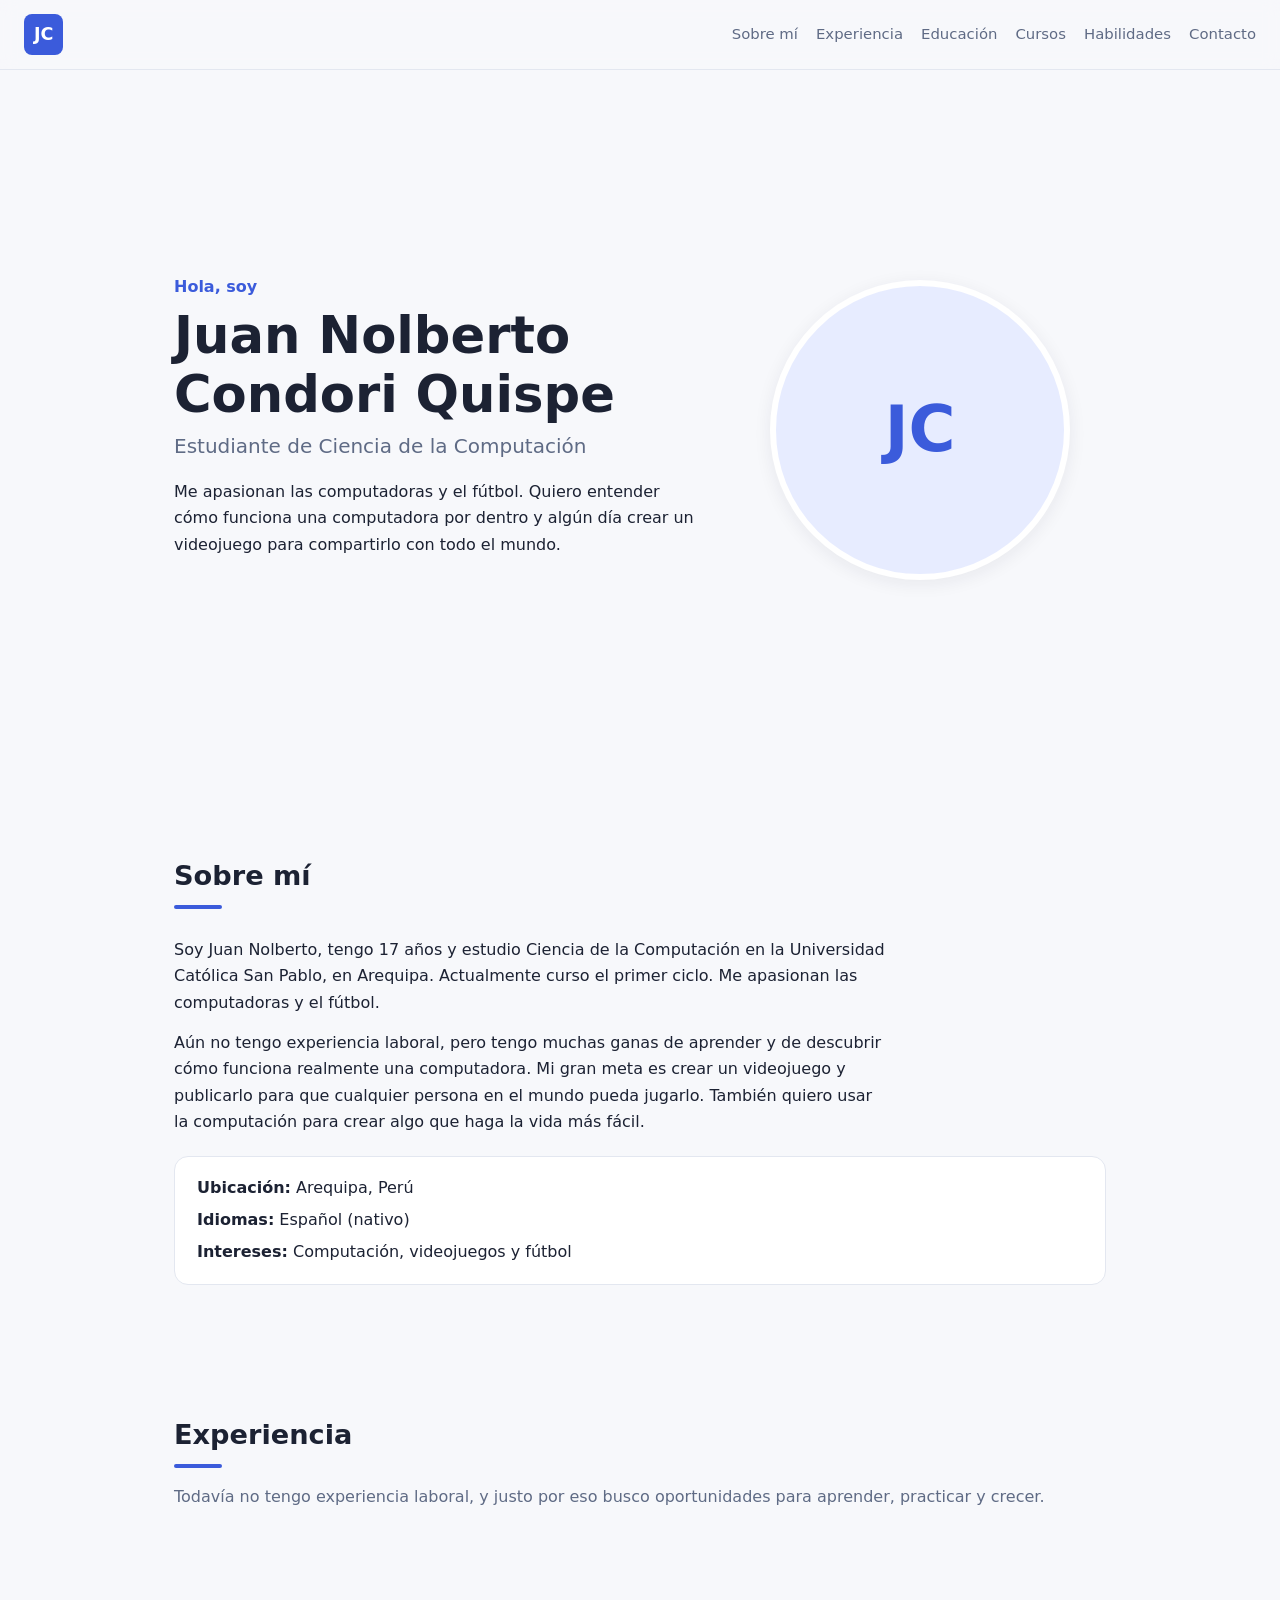
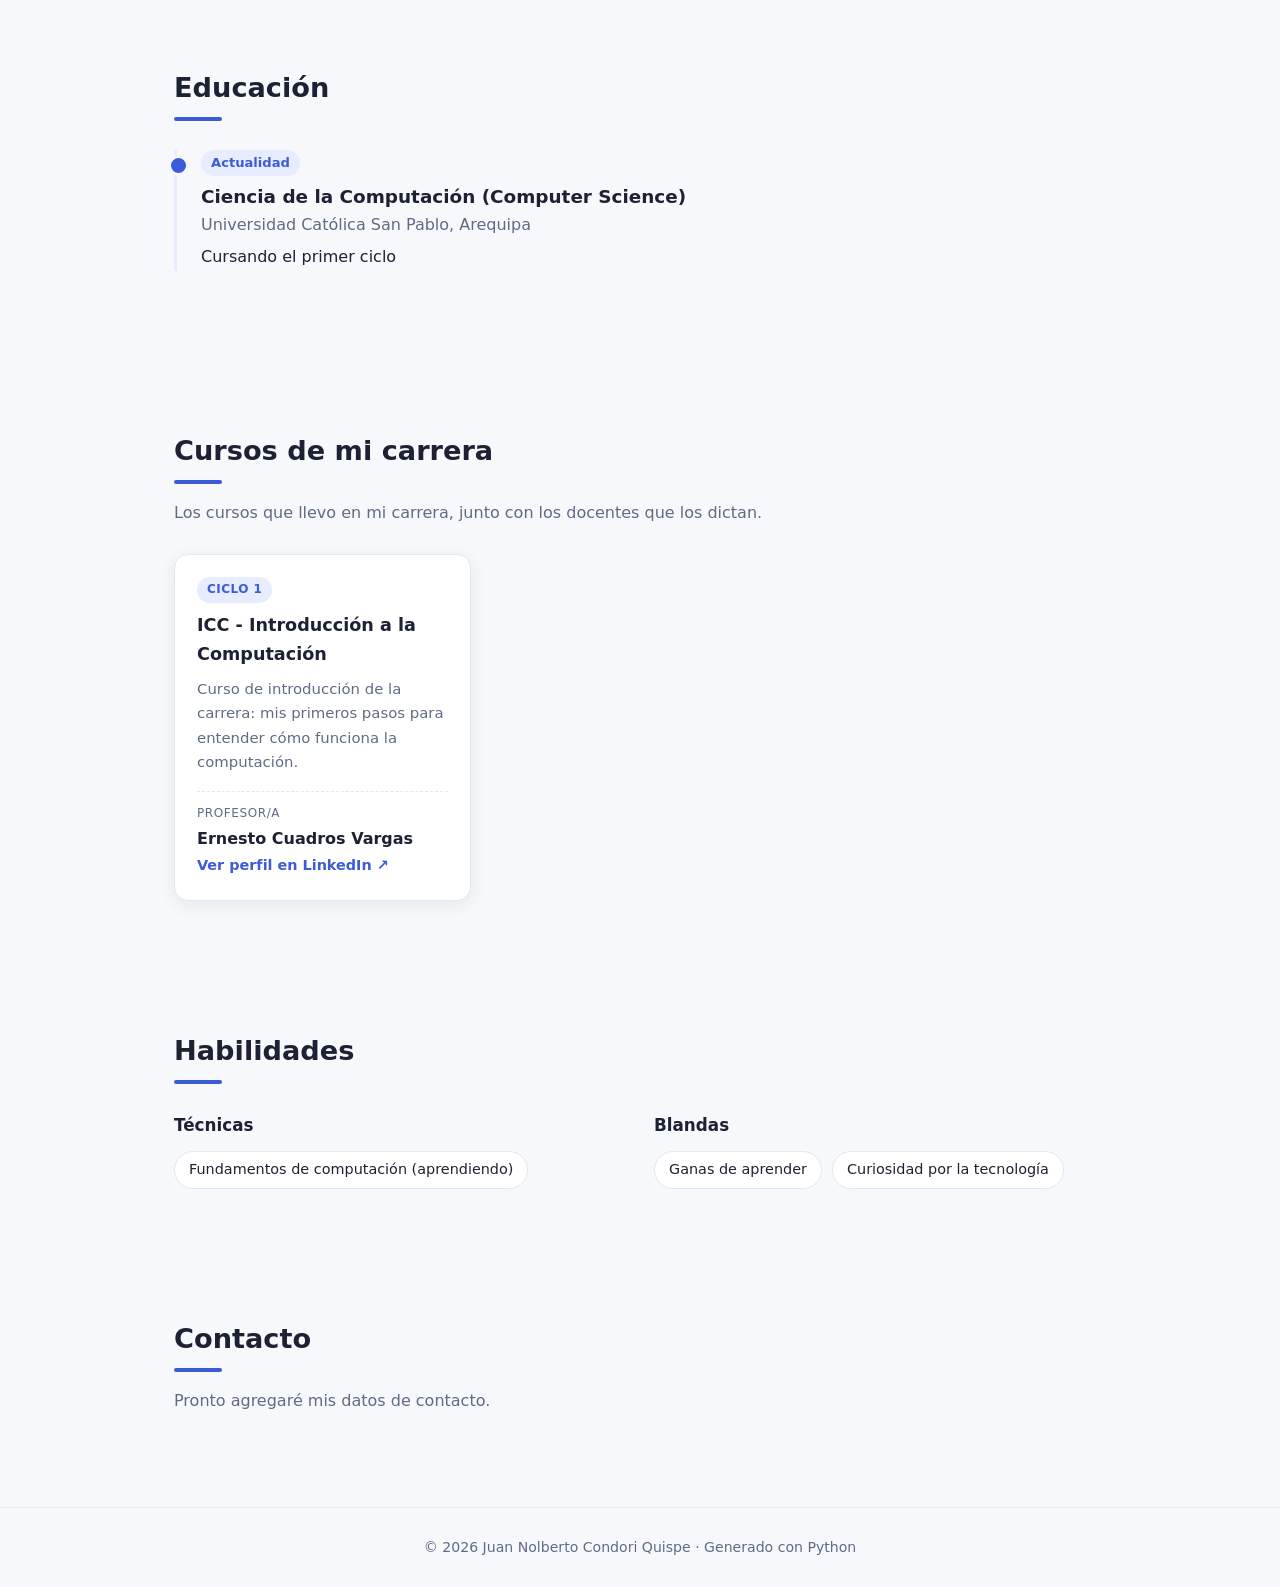
==== index.html @ c7bbfab6 "Add files via upload" ====
<!DOCTYPE html>
<html lang="es">
<head>
  <meta charset="UTF-8">
  <meta name="viewport" content="width=device-width, initial-scale=1.0">
  <title>Juan Nolberto Condori Quispe | CV</title>
  <meta name="description" content="Currículum personal de Juan Nolberto Condori Quispe">
  <style>
/* ============ VARIABLES (cambia los colores aquí) ============ */
:root {
  --bg: #f7f8fb;
  --surface: #ffffff;
  --text: #1c2233;
  --muted: #5f6b85;
  --accent: #3b5bdb;
  --accent-soft: #e7ecff;
  --border: #e3e7f0;
  --radius: 14px;
  --shadow: 0 4px 18px rgba(28, 34, 51, 0.07);
}

@media (prefers-color-scheme: dark) {
  :root {
    --bg: #0f1320;
    --surface: #171c2e;
    --text: #e8ebf5;
    --muted: #9aa5c2;
    --accent: #7b93ff;
    --accent-soft: #232b4d;
    --border: #262d47;
    --shadow: 0 4px 18px rgba(0, 0, 0, 0.35);
  }
}

/* ============ BASE ============ */
* { box-sizing: border-box; margin: 0; padding: 0; }
html { scroll-behavior: smooth; scroll-padding-top: 70px; }

body {
  font-family: "Segoe UI", system-ui, -apple-system, Roboto, sans-serif;
  background: var(--bg);
  color: var(--text);
  line-height: 1.65;
}

a { color: var(--accent); text-decoration: none; }
a:hover { text-decoration: underline; }
ul { list-style: none; }

section {
  max-width: 980px;
  margin: 0 auto;
  padding: 64px 24px;
}

h2 {
  font-size: 1.7rem;
  margin-bottom: 28px;
  position: relative;
  padding-bottom: 10px;
}
h2::after {
  content: "";
  position: absolute;
  left: 0; bottom: 0;
  width: 48px; height: 4px;
  border-radius: 4px;
  background: var(--accent);
}

.section-intro { color: var(--muted); margin: -12px 0 28px; }

/* ============ NAVEGACIÓN ============ */
.nav {
  position: sticky; top: 0; z-index: 10;
  display: flex; justify-content: space-between; align-items: center;
  padding: 14px 24px;
  background: color-mix(in srgb, var(--bg) 88%, transparent);
  backdrop-filter: blur(8px);
  border-bottom: 1px solid var(--border);
}
.logo {
  font-weight: 800; font-size: 1.1rem;
  background: var(--accent); color: #fff;
  padding: 6px 10px; border-radius: 8px;
}
.logo:hover { text-decoration: none; }
.nav nav { display: flex; gap: 18px; flex-wrap: wrap; }
.nav nav a { color: var(--muted); font-size: 0.93rem; font-weight: 500; }
.nav nav a:hover { color: var(--accent); text-decoration: none; }

/* ============ HERO ============ */
.hero {
  display: grid;
  grid-template-columns: 1.4fr 1fr;
  gap: 40px;
  align-items: center;
  min-height: 80vh;
}
.eyebrow { color: var(--accent); font-weight: 600; }
.hero h1 { font-size: clamp(2rem, 5vw, 3.2rem); line-height: 1.15; margin: 6px 0; }
.role { font-size: 1.25rem; color: var(--muted); margin-bottom: 16px; }
.lead { max-width: 52ch; margin-bottom: 28px; }

.buttons { display: flex; gap: 12px; flex-wrap: wrap; }
.btn {
  padding: 11px 22px; border-radius: 10px; font-weight: 600;
  border: 2px solid var(--accent); color: var(--accent);
  transition: transform 0.15s, background 0.15s;
}
.btn:hover { transform: translateY(-2px); text-decoration: none; background: var(--accent-soft); }
.btn.primary { background: var(--accent); color: #fff; }
.btn.primary:hover { background: var(--accent); filter: brightness(1.1); }

.hero-photo {
  position: relative;
  width: min(300px, 100%);
  aspect-ratio: 1;
  margin: 0 auto;
  border-radius: 50%;
  overflow: hidden;
  box-shadow: var(--shadow);
  border: 6px solid var(--surface);
  background: var(--accent-soft);
}
.hero-photo img { width: 100%; height: 100%; object-fit: cover; display: block; }
.initials {
  position: absolute; inset: 0; z-index: -1;
  display: grid; place-items: center;
  font-size: 4rem; font-weight: 800; color: var(--accent);
}
.hero-photo.no-photo .initials { z-index: 1; }

/* ============ SOBRE MÍ ============ */
.about p { margin-bottom: 14px; max-width: 70ch; }
.facts {
  margin-top: 20px;
  background: var(--surface);
  border: 1px solid var(--border);
  border-radius: var(--radius);
  padding: 18px 22px;
  display: grid; gap: 6px;
}

/* ============ LÍNEA DE TIEMPO ============ */
.timeline { border-left: 3px solid var(--accent-soft); padding-left: 24px; }
.item { position: relative; margin-bottom: 30px; }
.item::before {
  content: "";
  position: absolute; left: -33px; top: 6px;
  width: 15px; height: 15px; border-radius: 50%;
  background: var(--accent); border: 3px solid var(--bg);
}
.date {
  display: inline-block; font-size: 0.82rem; font-weight: 600;
  color: var(--accent); background: var(--accent-soft);
  padding: 2px 10px; border-radius: 20px; margin-bottom: 6px;
}
.item h3 { font-size: 1.15rem; }
.place { color: var(--muted); margin-bottom: 6px; }
.item ul { list-style: disc; padding-left: 20px; color: var(--text); }

/* ============ CURSOS ============ */
.cards {
  display: grid;
  grid-template-columns: repeat(auto-fill, minmax(270px, 1fr));
  gap: 20px;
}
.card {
  background: var(--surface);
  border: 1px solid var(--border);
  border-radius: var(--radius);
  padding: 22px;
  box-shadow: var(--shadow);
  display: flex; flex-direction: column; gap: 8px;
  transition: transform 0.2s;
}
.card:hover { transform: translateY(-4px); }
.tag {
  align-self: flex-start;
  font-size: 0.75rem; font-weight: 700; text-transform: uppercase; letter-spacing: 0.04em;
  color: var(--accent); background: var(--accent-soft);
  padding: 3px 10px; border-radius: 20px;
}
.card h3 { font-size: 1.1rem; }
.card > p { color: var(--muted); font-size: 0.93rem; flex: 1; }
.prof {
  margin-top: 8px; padding-top: 12px;
  border-top: 1px dashed var(--border);
  display: flex; flex-direction: column; gap: 2px;
}
.prof-label { font-size: 0.75rem; color: var(--muted); text-transform: uppercase; letter-spacing: 0.05em; }
.prof a { font-size: 0.9rem; font-weight: 600; }

/* ============ HABILIDADES ============ */
.skills { display: grid; grid-template-columns: repeat(auto-fit, minmax(260px, 1fr)); gap: 28px; }
.skills h3 { margin-bottom: 12px; font-size: 1.05rem; }
.chips { display: flex; flex-wrap: wrap; gap: 10px; }
.chips li {
  background: var(--surface); border: 1px solid var(--border);
  padding: 6px 14px; border-radius: 20px; font-size: 0.9rem;
}

/* ============ CONTACTO ============ */
.contact { display: flex; flex-wrap: wrap; gap: 14px; }
.contact a {
  display: inline-block;
  background: var(--surface); border: 1px solid var(--border);
  padding: 12px 20px; border-radius: 10px; font-weight: 600;
  box-shadow: var(--shadow);
}
.contact a:hover { background: var(--accent-soft); text-decoration: none; }

/* ============ FOOTER ============ */
footer {
  text-align: center; padding: 28px 24px;
  color: var(--muted); font-size: 0.88rem;
  border-top: 1px solid var(--border);
}

/* ============ RESPONSIVE ============ */
@media (max-width: 760px) {
  .hero { grid-template-columns: 1fr; text-align: center; min-height: auto; padding-top: 40px; }
  .hero-photo { order: -1; width: 220px; }
  .lead { margin-inline: auto; }
  .buttons { justify-content: center; }
  .nav nav { gap: 12px; }
  .nav nav a { font-size: 0.85rem; }
}

  </style>
</head>
<body>

  <header class="nav">
    <a href="#inicio" class="logo">JC</a>
    <nav>
      <a href="#sobre-mi">Sobre mí</a>
      <a href="#experiencia">Experiencia</a>
      <a href="#educacion">Educación</a>
      <a href="#cursos">Cursos</a>
      <a href="#habilidades">Habilidades</a>
      <a href="#contacto">Contacto</a>
    </nav>
  </header>

  <main>

    <section id="inicio" class="hero">
      <div class="hero-text">
        <p class="eyebrow">Hola, soy</p>
        <h1>Juan Nolberto Condori Quispe</h1>
        <p class="role">Estudiante de Ciencia de la Computación</p>
        <p class="lead">Me apasionan las computadoras y el fútbol. Quiero entender cómo funciona una computadora por dentro y algún día crear un videojuego para compartirlo con todo el mundo.</p>
      </div>
      <div class="hero-photo">
        <img src="foto.jpg" alt="Foto de Juan Nolberto Condori Quispe" onerror="this.style.display='none'; this.parentNode.classList.add('no-photo');">
        <span class="initials">JC</span>
      </div>
    </section>

    <section id="sobre-mi">
      <h2>Sobre mí</h2>
      <div class="about">
        <p>Soy Juan Nolberto, tengo 17 años y estudio Ciencia de la Computación en la Universidad Católica San Pablo, en Arequipa. Actualmente curso el primer ciclo. Me apasionan las computadoras y el fútbol.</p>
        <p>Aún no tengo experiencia laboral, pero tengo muchas ganas de aprender y de descubrir cómo funciona realmente una computadora. Mi gran meta es crear un videojuego y publicarlo para que cualquier persona en el mundo pueda jugarlo. También quiero usar la computación para crear algo que haga la vida más fácil.</p>
        <ul class="facts">
          <li><strong>Ubicación:</strong> Arequipa, Perú</li>
          <li><strong>Idiomas:</strong> Español (nativo)</li>
          <li><strong>Intereses:</strong> Computación, videojuegos y fútbol</li>
        </ul>
      </div>
    </section>

    <section id="experiencia">
      <h2>Experiencia</h2>
      <p class="section-intro">Todavía no tengo experiencia laboral, y justo por eso busco oportunidades para aprender, practicar y crecer.</p>
    </section>

    <section id="educacion">
      <h2>Educación</h2>
      <div class="timeline">
        <article class="item">
          <span class="date">Actualidad</span>
          <h3>Ciencia de la Computación (Computer Science)</h3>
          <p class="place">Universidad Católica San Pablo, Arequipa</p>
          <p>Cursando el primer ciclo</p>
        </article>
      </div>
    </section>

    <section id="cursos">
      <h2>Cursos de mi carrera</h2>
      <p class="section-intro">
        Los cursos que llevo en mi carrera, junto con los docentes que los dictan.
      </p>
      <div class="cards">
        <article class="card">
          <span class="tag">Ciclo 1</span>
          <h3>ICC - Introducción a la Computación</h3>
          <p>Curso de introducción de la carrera: mis primeros pasos para entender cómo funciona la computación.</p>
          <div class="prof">
            <span class="prof-label">Profesor/a</span>
            <strong>Ernesto Cuadros Vargas</strong>
            <a href="https://www.linkedin.com/in/ecuadrosv" target="_blank" rel="noopener noreferrer">
              Ver perfil en LinkedIn ↗
            </a>
          </div>
        </article>
      </div>
    </section>

    <section id="habilidades">
      <h2>Habilidades</h2>
      <div class="skills">
        <div>
          <h3>Técnicas</h3>
          <ul class="chips">
            <li>Fundamentos de computación (aprendiendo)</li>
          </ul>
        </div>
        <div>
          <h3>Blandas</h3>
          <ul class="chips">
            <li>Ganas de aprender</li>
            <li>Curiosidad por la tecnología</li>
          </ul>
        </div>
      </div>
    </section>

    <section id="contacto">
      <h2>Contacto</h2>
      <p class="section-intro">Pronto agregaré mis datos de contacto.</p>
    </section>

  </main>

  <footer>
    <p>© <span id="year"></span> Juan Nolberto Condori Quispe · Generado con Python</p>
  </footer>

  <script>
    document.getElementById('year').textContent = new Date().getFullYear();
  </script>
</body>
</html>
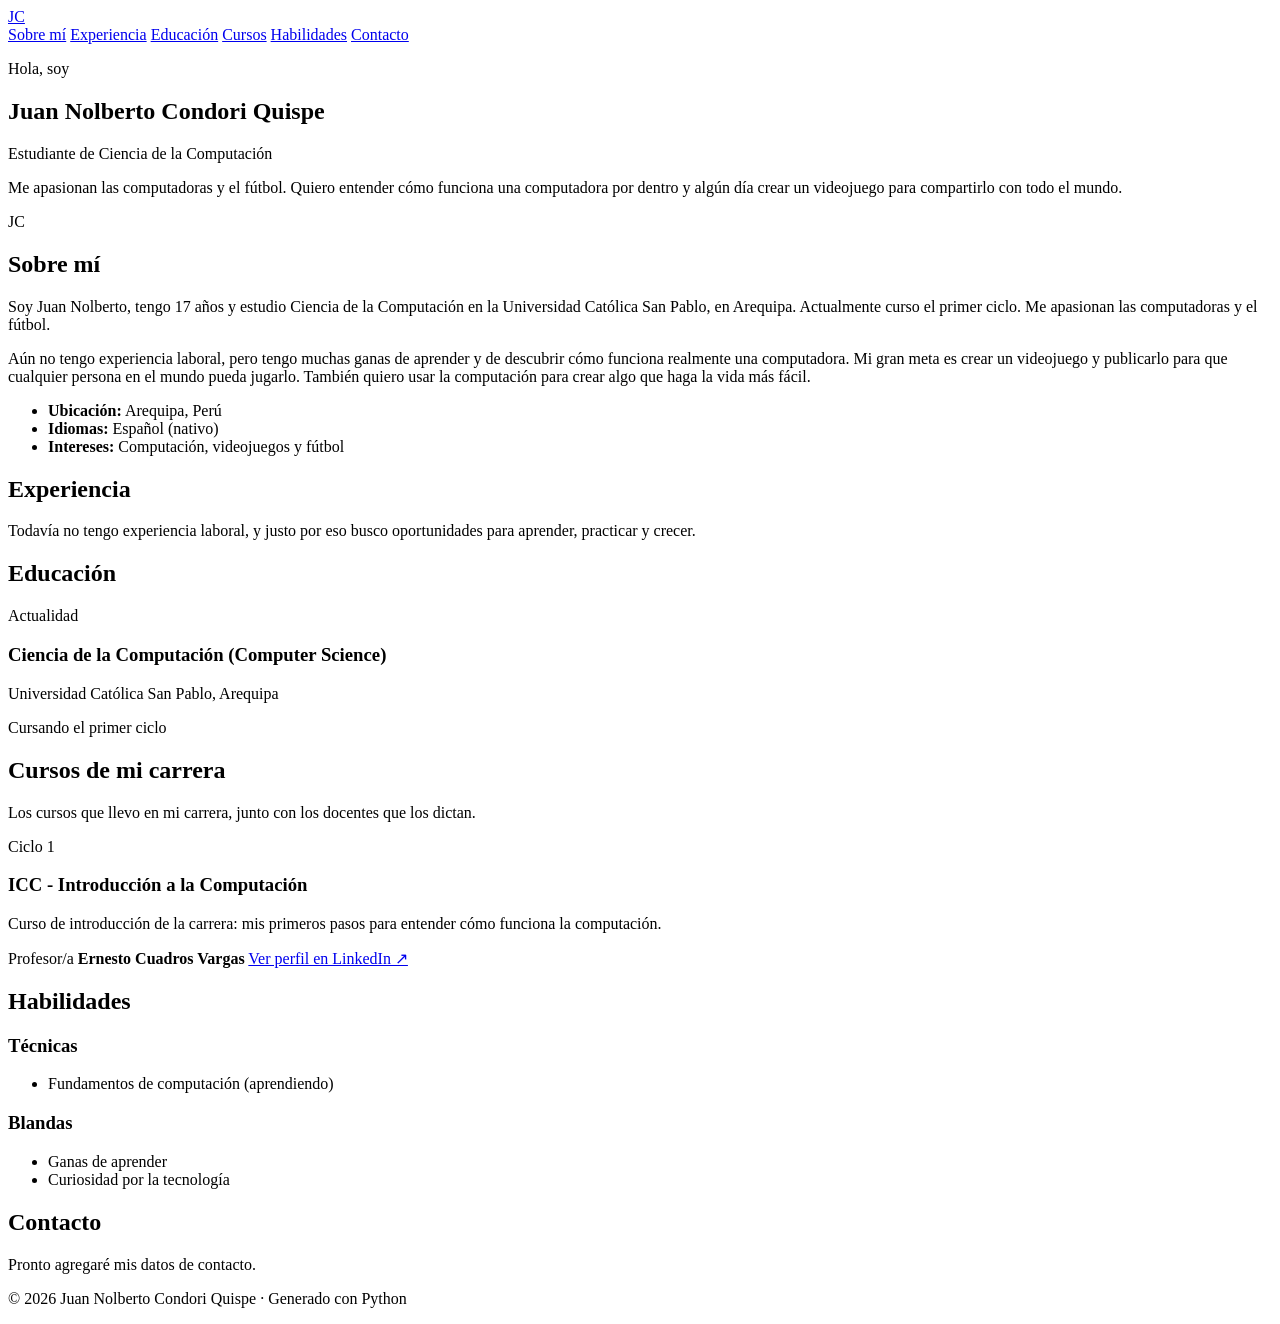
==== commit f96d9f38: "Replace inline styles with external stylesheet Removed inline styles and added external stylesheet l" ====
--- a/index.html
+++ b/index.html
@@ -5,230 +5,7 @@
   <meta name="viewport" content="width=device-width, initial-scale=1.0">
   <title>Juan Nolberto Condori Quispe | CV</title>
   <meta name="description" content="Currículum personal de Juan Nolberto Condori Quispe">
-  <style>
-/* ============ VARIABLES (cambia los colores aquí) ============ */
-:root {
-  --bg: #f7f8fb;
-  --surface: #ffffff;
-  --text: #1c2233;
-  --muted: #5f6b85;
-  --accent: #3b5bdb;
-  --accent-soft: #e7ecff;
-  --border: #e3e7f0;
-  --radius: 14px;
-  --shadow: 0 4px 18px rgba(28, 34, 51, 0.07);
-}
-
-@media (prefers-color-scheme: dark) {
-  :root {
-    --bg: #0f1320;
-    --surface: #171c2e;
-    --text: #e8ebf5;
-    --muted: #9aa5c2;
-    --accent: #7b93ff;
-    --accent-soft: #232b4d;
-    --border: #262d47;
-    --shadow: 0 4px 18px rgba(0, 0, 0, 0.35);
-  }
-}
-
-/* ============ BASE ============ */
-* { box-sizing: border-box; margin: 0; padding: 0; }
-html { scroll-behavior: smooth; scroll-padding-top: 70px; }
-
-body {
-  font-family: "Segoe UI", system-ui, -apple-system, Roboto, sans-serif;
-  background: var(--bg);
-  color: var(--text);
-  line-height: 1.65;
-}
-
-a { color: var(--accent); text-decoration: none; }
-a:hover { text-decoration: underline; }
-ul { list-style: none; }
-
-section {
-  max-width: 980px;
-  margin: 0 auto;
-  padding: 64px 24px;
-}
-
-h2 {
-  font-size: 1.7rem;
-  margin-bottom: 28px;
-  position: relative;
-  padding-bottom: 10px;
-}
-h2::after {
-  content: "";
-  position: absolute;
-  left: 0; bottom: 0;
-  width: 48px; height: 4px;
-  border-radius: 4px;
-  background: var(--accent);
-}
-
-.section-intro { color: var(--muted); margin: -12px 0 28px; }
-
-/* ============ NAVEGACIÓN ============ */
-.nav {
-  position: sticky; top: 0; z-index: 10;
-  display: flex; justify-content: space-between; align-items: center;
-  padding: 14px 24px;
-  background: color-mix(in srgb, var(--bg) 88%, transparent);
-  backdrop-filter: blur(8px);
-  border-bottom: 1px solid var(--border);
-}
-.logo {
-  font-weight: 800; font-size: 1.1rem;
-  background: var(--accent); color: #fff;
-  padding: 6px 10px; border-radius: 8px;
-}
-.logo:hover { text-decoration: none; }
-.nav nav { display: flex; gap: 18px; flex-wrap: wrap; }
-.nav nav a { color: var(--muted); font-size: 0.93rem; font-weight: 500; }
-.nav nav a:hover { color: var(--accent); text-decoration: none; }
-
-/* ============ HERO ============ */
-.hero {
-  display: grid;
-  grid-template-columns: 1.4fr 1fr;
-  gap: 40px;
-  align-items: center;
-  min-height: 80vh;
-}
-.eyebrow { color: var(--accent); font-weight: 600; }
-.hero h1 { font-size: clamp(2rem, 5vw, 3.2rem); line-height: 1.15; margin: 6px 0; }
-.role { font-size: 1.25rem; color: var(--muted); margin-bottom: 16px; }
-.lead { max-width: 52ch; margin-bottom: 28px; }
-
-.buttons { display: flex; gap: 12px; flex-wrap: wrap; }
-.btn {
-  padding: 11px 22px; border-radius: 10px; font-weight: 600;
-  border: 2px solid var(--accent); color: var(--accent);
-  transition: transform 0.15s, background 0.15s;
-}
-.btn:hover { transform: translateY(-2px); text-decoration: none; background: var(--accent-soft); }
-.btn.primary { background: var(--accent); color: #fff; }
-.btn.primary:hover { background: var(--accent); filter: brightness(1.1); }
-
-.hero-photo {
-  position: relative;
-  width: min(300px, 100%);
-  aspect-ratio: 1;
-  margin: 0 auto;
-  border-radius: 50%;
-  overflow: hidden;
-  box-shadow: var(--shadow);
-  border: 6px solid var(--surface);
-  background: var(--accent-soft);
-}
-.hero-photo img { width: 100%; height: 100%; object-fit: cover; display: block; }
-.initials {
-  position: absolute; inset: 0; z-index: -1;
-  display: grid; place-items: center;
-  font-size: 4rem; font-weight: 800; color: var(--accent);
-}
-.hero-photo.no-photo .initials { z-index: 1; }
-
-/* ============ SOBRE MÍ ============ */
-.about p { margin-bottom: 14px; max-width: 70ch; }
-.facts {
-  margin-top: 20px;
-  background: var(--surface);
-  border: 1px solid var(--border);
-  border-radius: var(--radius);
-  padding: 18px 22px;
-  display: grid; gap: 6px;
-}
-
-/* ============ LÍNEA DE TIEMPO ============ */
-.timeline { border-left: 3px solid var(--accent-soft); padding-left: 24px; }
-.item { position: relative; margin-bottom: 30px; }
-.item::before {
-  content: "";
-  position: absolute; left: -33px; top: 6px;
-  width: 15px; height: 15px; border-radius: 50%;
-  background: var(--accent); border: 3px solid var(--bg);
-}
-.date {
-  display: inline-block; font-size: 0.82rem; font-weight: 600;
-  color: var(--accent); background: var(--accent-soft);
-  padding: 2px 10px; border-radius: 20px; margin-bottom: 6px;
-}
-.item h3 { font-size: 1.15rem; }
-.place { color: var(--muted); margin-bottom: 6px; }
-.item ul { list-style: disc; padding-left: 20px; color: var(--text); }
-
-/* ============ CURSOS ============ */
-.cards {
-  display: grid;
-  grid-template-columns: repeat(auto-fill, minmax(270px, 1fr));
-  gap: 20px;
-}
-.card {
-  background: var(--surface);
-  border: 1px solid var(--border);
-  border-radius: var(--radius);
-  padding: 22px;
-  box-shadow: var(--shadow);
-  display: flex; flex-direction: column; gap: 8px;
-  transition: transform 0.2s;
-}
-.card:hover { transform: translateY(-4px); }
-.tag {
-  align-self: flex-start;
-  font-size: 0.75rem; font-weight: 700; text-transform: uppercase; letter-spacing: 0.04em;
-  color: var(--accent); background: var(--accent-soft);
-  padding: 3px 10px; border-radius: 20px;
-}
-.card h3 { font-size: 1.1rem; }
-.card > p { color: var(--muted); font-size: 0.93rem; flex: 1; }
-.prof {
-  margin-top: 8px; padding-top: 12px;
-  border-top: 1px dashed var(--border);
-  display: flex; flex-direction: column; gap: 2px;
-}
-.prof-label { font-size: 0.75rem; color: var(--muted); text-transform: uppercase; letter-spacing: 0.05em; }
-.prof a { font-size: 0.9rem; font-weight: 600; }
-
-/* ============ HABILIDADES ============ */
-.skills { display: grid; grid-template-columns: repeat(auto-fit, minmax(260px, 1fr)); gap: 28px; }
-.skills h3 { margin-bottom: 12px; font-size: 1.05rem; }
-.chips { display: flex; flex-wrap: wrap; gap: 10px; }
-.chips li {
-  background: var(--surface); border: 1px solid var(--border);
-  padding: 6px 14px; border-radius: 20px; font-size: 0.9rem;
-}
-
-/* ============ CONTACTO ============ */
-.contact { display: flex; flex-wrap: wrap; gap: 14px; }
-.contact a {
-  display: inline-block;
-  background: var(--surface); border: 1px solid var(--border);
-  padding: 12px 20px; border-radius: 10px; font-weight: 600;
-  box-shadow: var(--shadow);
-}
-.contact a:hover { background: var(--accent-soft); text-decoration: none; }
-
-/* ============ FOOTER ============ */
-footer {
-  text-align: center; padding: 28px 24px;
-  color: var(--muted); font-size: 0.88rem;
-  border-top: 1px solid var(--border);
-}
-
-/* ============ RESPONSIVE ============ */
-@media (max-width: 760px) {
-  .hero { grid-template-columns: 1fr; text-align: center; min-height: auto; padding-top: 40px; }
-  .hero-photo { order: -1; width: 220px; }
-  .lead { margin-inline: auto; }
-  .buttons { justify-content: center; }
-  .nav nav { gap: 12px; }
-  .nav nav a { font-size: 0.85rem; }
-}
-
-  </style>
+  <link rel="stylesheet" href="style.css">
 </head>
 <body>
 
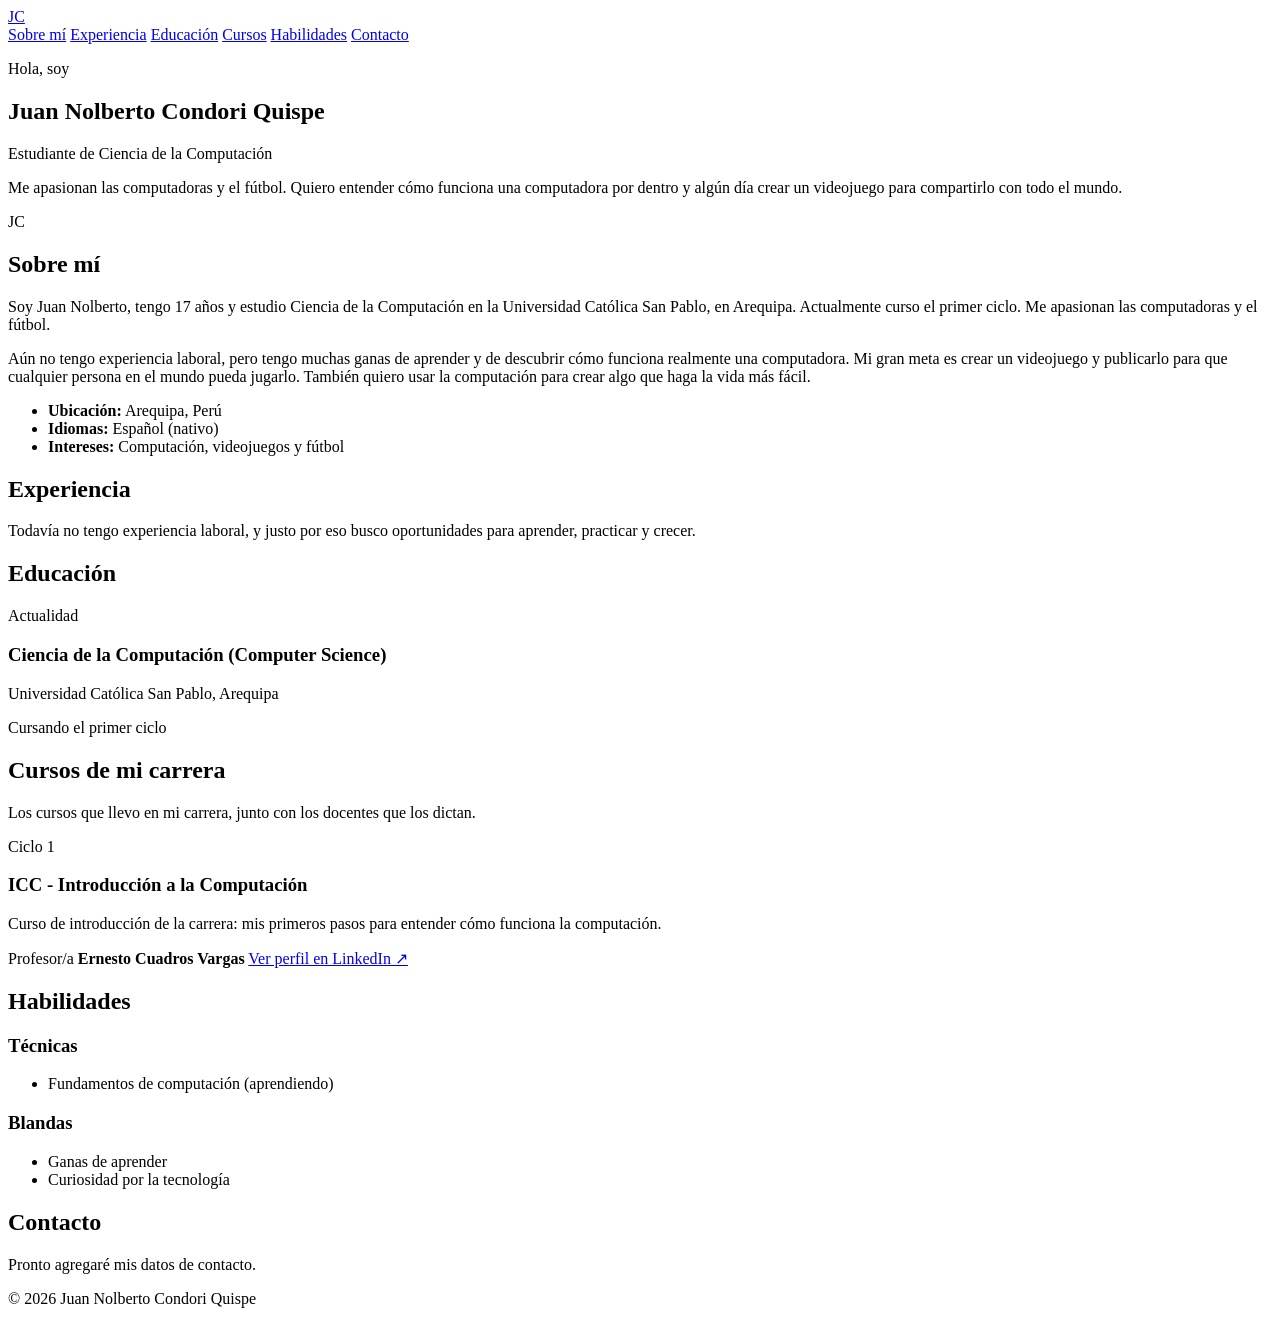
==== commit 46ed7dec: "Update footer text in index.html Removed 'Generado con Python' from footer." ====
--- a/index.html
+++ b/index.html
@@ -114,7 +114,7 @@
   </main>
 
   <footer>
-    <p>© <span id="year"></span> Juan Nolberto Condori Quispe · Generado con Python</p>
+    <p>© <span id="year"></span> Juan Nolberto Condori Quispe</p>
   </footer>
 
   <script>
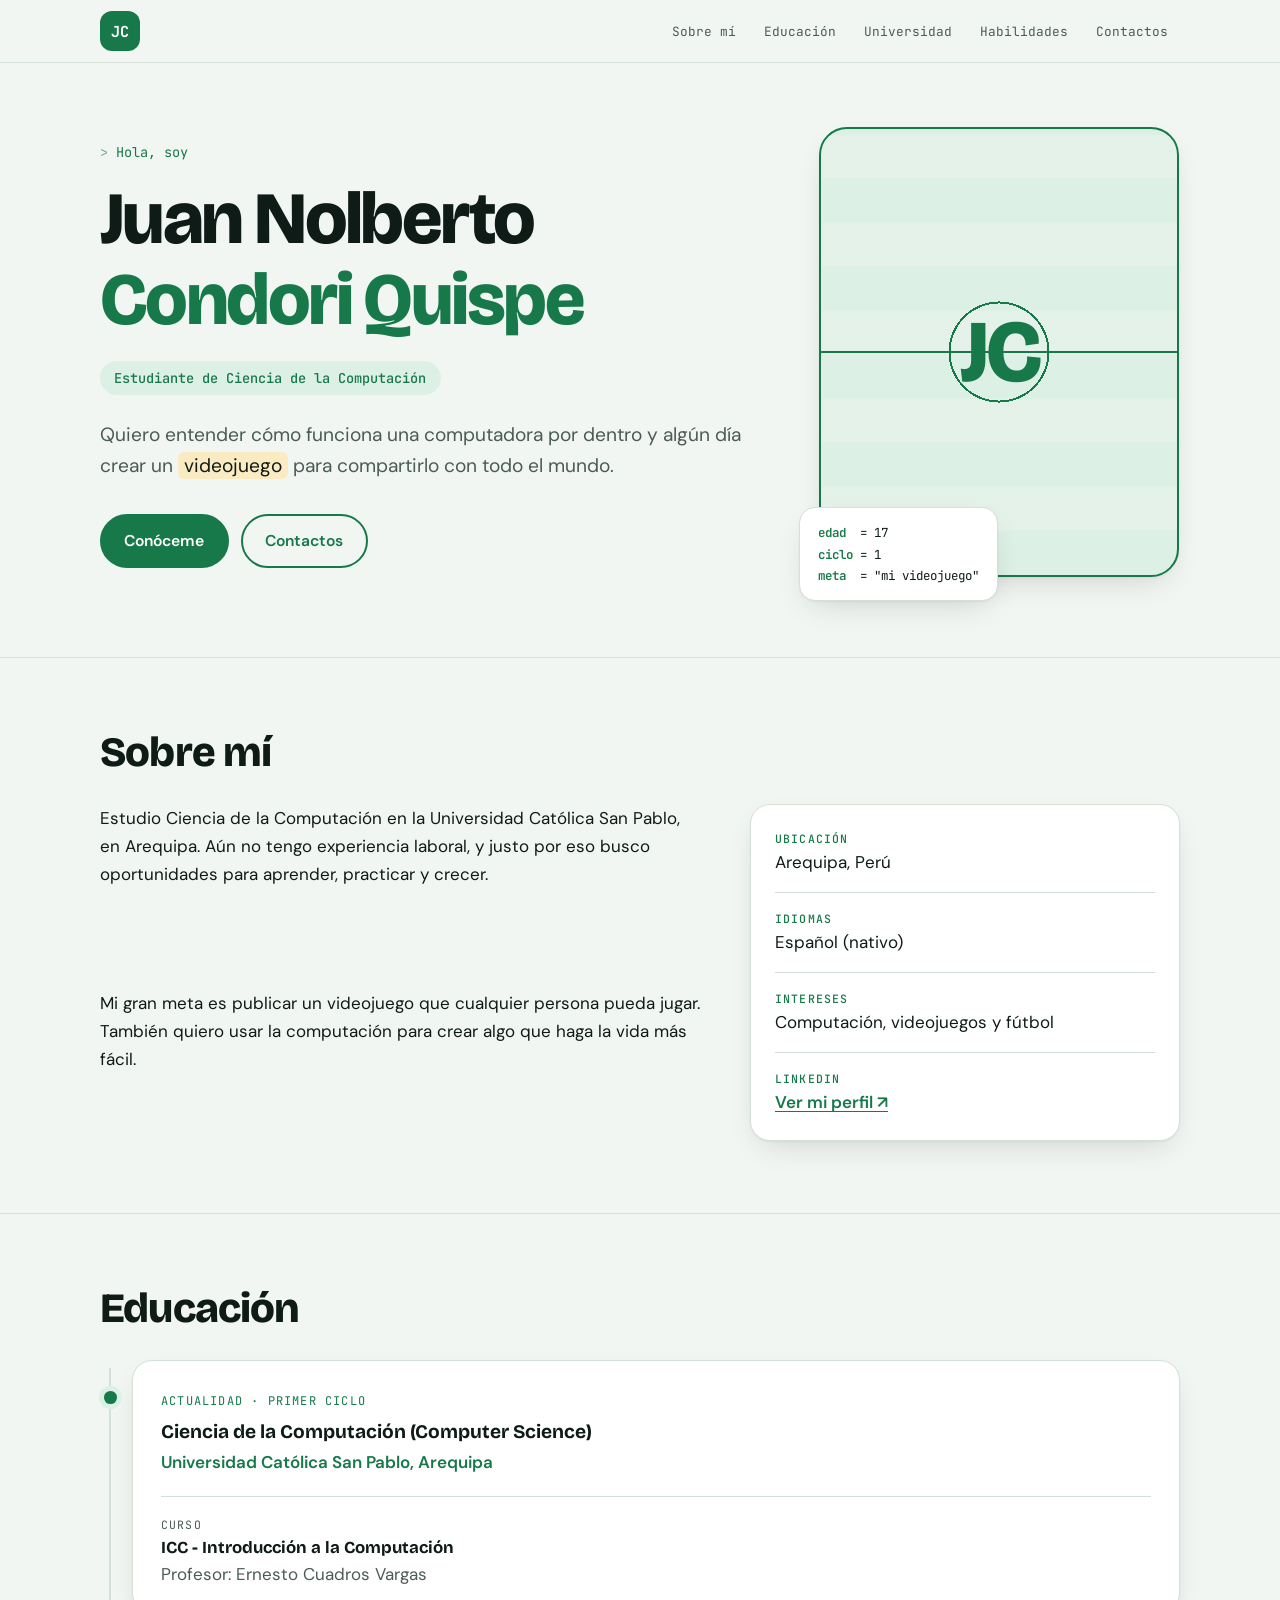
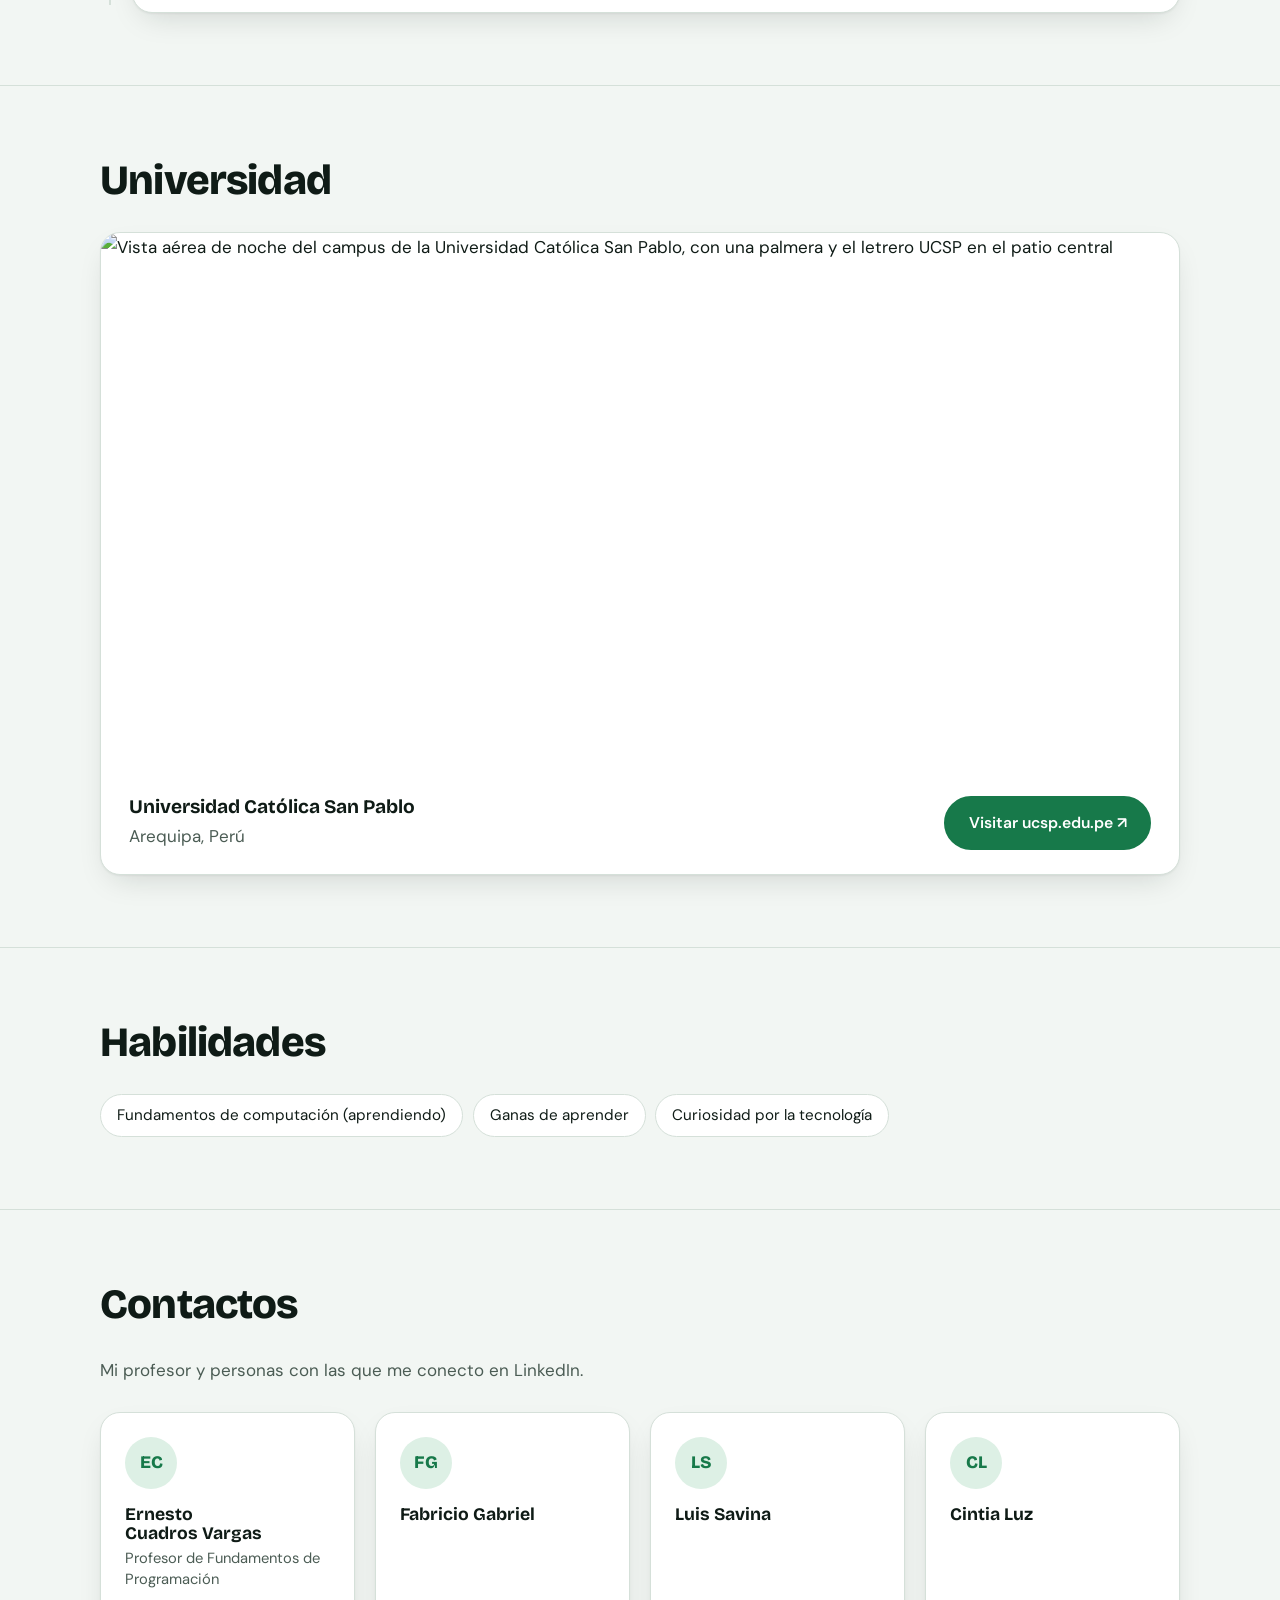
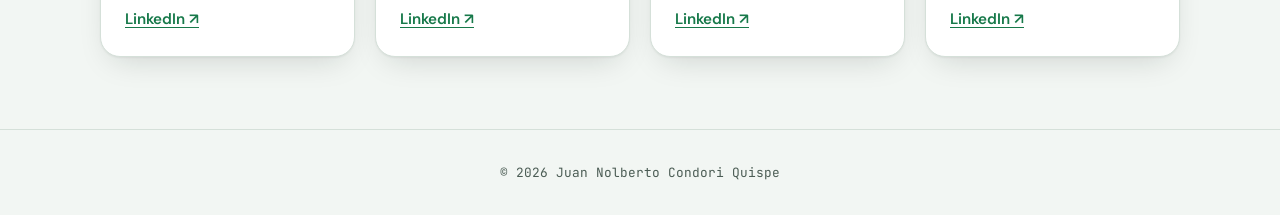
==== commit bff81603: "Add files via upload" ====
--- a/index.html
+++ b/index.html
@@ -5,110 +5,149 @@
   <meta name="viewport" content="width=device-width, initial-scale=1.0">
   <title>Juan Nolberto Condori Quispe | CV</title>
   <meta name="description" content="Currículum personal de Juan Nolberto Condori Quispe">
+  <link rel="preconnect" href="https://fonts.googleapis.com">
+  <link rel="preconnect" href="https://fonts.gstatic.com" crossorigin>
+  <link href="https://fonts.googleapis.com/css2?family=Bricolage+Grotesque:opsz,wght@12..96,700;12..96,800&family=DM+Sans:wght@400;500;600&family=JetBrains+Mono:wght@400;500;700&display=swap" rel="stylesheet">
   <link rel="stylesheet" href="style.css">
 </head>
 <body>
 
   <header class="nav">
-    <a href="#inicio" class="logo">JC</a>
-    <nav>
-      <a href="#sobre-mi">Sobre mí</a>
-      <a href="#experiencia">Experiencia</a>
-      <a href="#educacion">Educación</a>
-      <a href="#cursos">Cursos</a>
-      <a href="#habilidades">Habilidades</a>
-      <a href="#contacto">Contacto</a>
-    </nav>
+    <div class="wrap nav-inner">
+      <a href="#inicio" class="logo" aria-label="Ir al inicio">JC</a>
+      <nav aria-label="Secciones">
+        <a href="#sobre-mi">Sobre mí</a>
+        <a href="#educacion">Educación</a>
+        <a href="#universidad">Universidad</a>
+        <a href="#habilidades">Habilidades</a>
+        <a href="#contacto">Contactos</a>
+      </nav>
+    </div>
   </header>
 
   <main>
 
     <section id="inicio" class="hero">
-      <div class="hero-text">
-        <p class="eyebrow">Hola, soy</p>
-        <h1>Juan Nolberto Condori Quispe</h1>
-        <p class="role">Estudiante de Ciencia de la Computación</p>
-        <p class="lead">Me apasionan las computadoras y el fútbol. Quiero entender cómo funciona una computadora por dentro y algún día crear un videojuego para compartirlo con todo el mundo.</p>
-      </div>
-      <div class="hero-photo">
-        <img src="foto.jpg" alt="Foto de Juan Nolberto Condori Quispe" onerror="this.style.display='none'; this.parentNode.classList.add('no-photo');">
-        <span class="initials">JC</span>
+      <div class="wrap hero-grid">
+        <div class="hero-text">
+          <p class="eyebrow">Hola, soy</p>
+          <h1>Juan Nolberto <span>Condori Quispe</span></h1>
+          <p class="role">Estudiante de Ciencia de la Computación</p>
+          <p class="lead">Quiero entender cómo funciona una computadora por dentro y algún día crear un <mark>videojuego</mark> para compartirlo con todo el mundo.</p>
+          <div class="hero-actions">
+            <a class="btn primary" href="#sobre-mi">Conóceme</a>
+            <a class="btn ghost" href="#contacto">Contactos</a>
+          </div>
+        </div>
+        <div class="hero-visual">
+          <div class="hero-photo">
+            <img src="foto.jpg" alt="Foto de Juan Nolberto Condori Quispe" onerror="this.style.display='none'; this.parentNode.classList.add('no-photo');">
+            <span class="initials">JC</span>
+          </div>
+          <pre class="hero-code" aria-hidden="true"><b>edad</b>  = 17
+<b>ciclo</b> = 1
+<b>meta</b>  = "mi videojuego"</pre>
+        </div>
       </div>
     </section>
 
     <section id="sobre-mi">
-      <h2>Sobre mí</h2>
-      <div class="about">
-        <p>Soy Juan Nolberto, tengo 17 años y estudio Ciencia de la Computación en la Universidad Católica San Pablo, en Arequipa. Actualmente curso el primer ciclo. Me apasionan las computadoras y el fútbol.</p>
-        <p>Aún no tengo experiencia laboral, pero tengo muchas ganas de aprender y de descubrir cómo funciona realmente una computadora. Mi gran meta es crear un videojuego y publicarlo para que cualquier persona en el mundo pueda jugarlo. También quiero usar la computación para crear algo que haga la vida más fácil.</p>
-        <ul class="facts">
-          <li><strong>Ubicación:</strong> Arequipa, Perú</li>
-          <li><strong>Idiomas:</strong> Español (nativo)</li>
-          <li><strong>Intereses:</strong> Computación, videojuegos y fútbol</li>
-        </ul>
-      </div>
-    </section>
-
-    <section id="experiencia">
-      <h2>Experiencia</h2>
-      <p class="section-intro">Todavía no tengo experiencia laboral, y justo por eso busco oportunidades para aprender, practicar y crecer.</p>
-    </section>
-
-    <section id="educacion">
-      <h2>Educación</h2>
-      <div class="timeline">
-        <article class="item">
-          <span class="date">Actualidad</span>
-          <h3>Ciencia de la Computación (Computer Science)</h3>
-          <p class="place">Universidad Católica San Pablo, Arequipa</p>
-          <p>Cursando el primer ciclo</p>
-        </article>
-      </div>
-    </section>
-
-    <section id="cursos">
-      <h2>Cursos de mi carrera</h2>
-      <p class="section-intro">
-        Los cursos que llevo en mi carrera, junto con los docentes que los dictan.
-      </p>
-      <div class="cards">
-        <article class="card">
-          <span class="tag">Ciclo 1</span>
-          <h3>ICC - Introducción a la Computación</h3>
-          <p>Curso de introducción de la carrera: mis primeros pasos para entender cómo funciona la computación.</p>
-          <div class="prof">
-            <span class="prof-label">Profesor/a</span>
-            <strong>Ernesto Cuadros Vargas</strong>
-            <a href="https://www.linkedin.com/in/ecuadrosv" target="_blank" rel="noopener noreferrer">
-              Ver perfil en LinkedIn ↗
-            </a>
-          </div>
-        </article>
-      </div>
-    </section>
-
-    <section id="habilidades">
-      <h2>Habilidades</h2>
-      <div class="skills">
-        <div>
-          <h3>Técnicas</h3>
-          <ul class="chips">
-            <li>Fundamentos de computación (aprendiendo)</li>
-          </ul>
-        </div>
-        <div>
-          <h3>Blandas</h3>
-          <ul class="chips">
-            <li>Ganas de aprender</li>
-            <li>Curiosidad por la tecnología</li>
+      <div class="wrap">
+        <h2>Sobre mí</h2>
+        <div class="about">
+          <p>Estudio Ciencia de la Computación en la Universidad Católica San Pablo, en Arequipa. Aún no tengo experiencia laboral, y justo por eso busco oportunidades para aprender, practicar y crecer.</p>
+          <p>Mi gran meta es publicar un videojuego que cualquier persona pueda jugar. También quiero usar la computación para crear algo que haga la vida más fácil.</p>
+          <ul class="facts">
+            <li><strong>Ubicación</strong> Arequipa, Perú</li>
+            <li><strong>Idiomas</strong> Español (nativo)</li>
+            <li><strong>Intereses</strong> Computación, videojuegos y fútbol</li>
+            <li><strong>LinkedIn</strong> <a href="https://www.linkedin.com/in/juan-n-a8458644b" target="_blank" rel="noopener noreferrer">Ver mi perfil ↗</a></li>
           </ul>
         </div>
       </div>
     </section>
 
+    <section id="educacion">
+      <div class="wrap">
+        <h2>Educación</h2>
+        <div class="timeline">
+          <article class="item">
+            <span class="date">Actualidad · Primer ciclo</span>
+            <h3>Ciencia de la Computación (Computer Science)</h3>
+            <p class="place">Universidad Católica San Pablo, Arequipa</p>
+            <div class="course">
+              <span class="course-label">Curso</span>
+              <h3>ICC - Introducción a la Computación</h3>
+              <p>Profesor: Ernesto Cuadros Vargas</p>
+            </div>
+          </article>
+        </div>
+      </div>
+    </section>
+
+    <section id="universidad">
+      <div class="wrap">
+        <h2>Universidad</h2>
+        <div class="uni">
+          <img class="uni-photo" src="ucsp.jpg" alt="Vista aérea de noche del campus de la Universidad Católica San Pablo, con una palmera y el letrero UCSP en el patio central" loading="lazy">
+          <div class="uni-body">
+            <div>
+              <h3>Universidad Católica San Pablo</h3>
+              <p>Arequipa, Perú</p>
+            </div>
+            <a class="btn primary" href="https://ucsp.edu.pe/" target="_blank" rel="noopener noreferrer">Visitar ucsp.edu.pe ↗</a>
+          </div>
+        </div>
+      </div>
+    </section>
+
+    <section id="habilidades">
+      <div class="wrap">
+        <h2>Habilidades</h2>
+        <ul class="chips">
+          <li>Fundamentos de computación (aprendiendo)</li>
+          <li>Ganas de aprender</li>
+          <li>Curiosidad por la tecnología</li>
+        </ul>
+      </div>
+    </section>
+
     <section id="contacto">
-      <h2>Contacto</h2>
-      <p class="section-intro">Pronto agregaré mis datos de contacto.</p>
+      <div class="wrap">
+        <h2>Contactos</h2>
+        <p class="section-intro">Mi profesor y personas con las que me conecto en LinkedIn.</p>
+        <div class="contacts">
+          <article class="contact">
+            <span class="avatar" aria-hidden="true">EC</span>
+            <div class="contact-info">
+              <h3>Ernesto Cuadros Vargas</h3>
+              <p>Profesor de Fundamentos de Programación</p>
+            </div>
+            <a href="https://www.linkedin.com/in/ecuadrosv" target="_blank" rel="noopener noreferrer">LinkedIn ↗</a>
+          </article>
+          <article class="contact">
+            <span class="avatar" aria-hidden="true">FG</span>
+            <div class="contact-info">
+              <h3>Fabricio Gabriel</h3>
+            </div>
+            <a href="https://www.linkedin.com/in/fabricio-gabriel-chura-garcia-6aab05331" target="_blank" rel="noopener noreferrer">LinkedIn ↗</a>
+          </article>
+          <article class="contact">
+            <span class="avatar" aria-hidden="true">LS</span>
+            <div class="contact-info">
+              <h3>Luis Savina</h3>
+            </div>
+            <a href="https://www.linkedin.com/in/luis-angel-savina-encinas-785555434" target="_blank" rel="noopener noreferrer">LinkedIn ↗</a>
+          </article>
+          <article class="contact">
+            <span class="avatar" aria-hidden="true">CL</span>
+            <div class="contact-info">
+              <h3>Cintia Luz</h3>
+            </div>
+            <a href="https://www.linkedin.com/in/cinthia-luz-mamani-chata-833624437" target="_blank" rel="noopener noreferrer">LinkedIn ↗</a>
+          </article>
+        </div>
+      </div>
     </section>
 
   </main>
@@ -119,6 +158,24 @@
 
   <script>
     document.getElementById('year').textContent = new Date().getFullYear();
+
+    // Resalta en el menú la sección que se está viendo
+    (function () {
+      var links = document.querySelectorAll('.nav nav a');
+      var sections = [];
+      links.forEach(function (a) {
+        var s = document.querySelector(a.getAttribute('href'));
+        if (s) sections.push({ link: a, el: s });
+      });
+      function update() {
+        var y = window.scrollY + 120, current = null;
+        sections.forEach(function (s) { if (s.el.offsetTop <= y) current = s; });
+        links.forEach(function (a) { a.classList.remove('active'); });
+        if (current) current.link.classList.add('active');
+      }
+      window.addEventListener('scroll', update, { passive: true });
+      update();
+    })();
   </script>
 </body>
 </html>
--- a/style.css
+++ b/style.css
@@ -0,0 +1,553 @@
+/* ==========================================================
+   CV de Juan Nolberto Condori Quispe
+   Idea: una página clara, con verde de cancha de fútbol como
+   acento y detalles de código (tipografía mono) para la parte
+   de computación. Funciona en modo claro y oscuro.
+   ========================================================== */
+
+:root {
+  --bg: #f2f6f3;
+  --surface: #ffffff;
+  --fg: #0f1b16;
+  --muted: #4b5c54;
+  --line: #d5e0d9;
+  --accent: #17794a;
+  --accent-ink: #ffffff;
+  --accent-soft: #ddf0e5;
+  --gold-soft: #fbebc2;
+  --nav-bg: rgba(242, 246, 243, 0.86);
+  --shadow: 0 1px 2px rgba(15, 27, 22, 0.05), 0 12px 32px -12px rgba(15, 27, 22, 0.18);
+
+  --font-display: "Bricolage Grotesque", "Segoe UI", system-ui, sans-serif;
+  --font-body: "DM Sans", "Segoe UI", system-ui, sans-serif;
+  --font-mono: "JetBrains Mono", ui-monospace, "SFMono-Regular", Menlo, Consolas, monospace;
+
+  --radius: 20px;
+  --maxw: 1080px;
+}
+
+@media (prefers-color-scheme: dark) {
+  :root:not([data-theme="light"]) {
+    --bg: #0c1511;
+    --surface: #14201a;
+    --fg: #e7f0eb;
+    --muted: #9db0a6;
+    --line: #24352c;
+    --accent: #4ccb8a;
+    --accent-ink: #06140d;
+    --accent-soft: #163526;
+    --gold-soft: #3a2e0e;
+    --nav-bg: rgba(12, 21, 17, 0.86);
+    --shadow: 0 1px 2px rgba(0, 0, 0, 0.3), 0 12px 32px -12px rgba(0, 0, 0, 0.6);
+    color-scheme: dark;
+  }
+}
+
+:root[data-theme="dark"] {
+  --bg: #0c1511;
+  --surface: #14201a;
+  --fg: #e7f0eb;
+  --muted: #9db0a6;
+  --line: #24352c;
+  --accent: #4ccb8a;
+  --accent-ink: #06140d;
+  --accent-soft: #163526;
+  --gold-soft: #3a2e0e;
+  --nav-bg: rgba(12, 21, 17, 0.86);
+  --shadow: 0 1px 2px rgba(0, 0, 0, 0.3), 0 12px 32px -12px rgba(0, 0, 0, 0.6);
+  color-scheme: dark;
+}
+
+/* ---------- Base ---------- */
+*,
+*::before,
+*::after { box-sizing: border-box; }
+
+html {
+  scroll-behavior: smooth;
+  scroll-padding-top: 5rem;
+}
+
+body {
+  margin: 0;
+  background: var(--bg);
+  color: var(--fg);
+  font-family: var(--font-body);
+  font-size: 1.0625rem;
+  line-height: 1.65;
+  -webkit-font-smoothing: antialiased;
+}
+
+/* Franja bajo la barra del teléfono, del mismo color que el menú */
+body::before {
+  content: "";
+  position: fixed;
+  inset: 0 0 auto;
+  height: env(safe-area-inset-top, 0px);
+  z-index: 10;
+  background: var(--nav-bg);
+}
+
+img { max-width: 100%; display: block; }
+
+a { color: inherit; }
+
+h1, h2, h3 {
+  font-family: var(--font-display);
+  line-height: 1.1;
+  margin: 0;
+  text-wrap: balance;
+}
+
+p { margin: 0; }
+
+:focus-visible {
+  outline: 3px solid var(--accent);
+  outline-offset: 3px;
+  border-radius: 6px;
+}
+
+.wrap {
+  width: 100%;
+  max-width: calc(var(--maxw) + 32px);
+  margin-inline: auto;
+  padding-left: max(16px, env(safe-area-inset-left, 0px));
+  padding-right: max(16px, env(safe-area-inset-right, 0px));
+}
+
+/* ---------- Menú ---------- */
+.nav {
+  position: sticky;
+  top: env(safe-area-inset-top, 0px);
+  z-index: 20;
+  background: var(--nav-bg);
+  -webkit-backdrop-filter: blur(12px);
+  backdrop-filter: blur(12px);
+  border-bottom: 1px solid var(--line);
+}
+
+.nav-inner {
+  display: flex;
+  align-items: center;
+  gap: 1rem;
+  padding-block: 0.7rem;
+}
+
+.logo {
+  flex: none;
+  display: grid;
+  place-items: center;
+  width: 2.5rem;
+  height: 2.5rem;
+  border-radius: 12px;
+  background: var(--accent);
+  color: var(--accent-ink);
+  font-family: var(--font-mono);
+  font-weight: 700;
+  font-size: 0.95rem;
+  text-decoration: none;
+  letter-spacing: -0.02em;
+}
+
+.nav nav {
+  display: flex;
+  gap: 0.25rem;
+  margin-left: auto;
+  min-width: 0;
+  overflow-x: auto;
+  scrollbar-width: none;
+}
+.nav nav::-webkit-scrollbar { display: none; }
+
+.nav nav a {
+  flex: none;
+  padding: 0.4rem 0.75rem;
+  border-radius: 999px;
+  font-family: var(--font-mono);
+  font-size: 0.8rem;
+  text-decoration: none;
+  color: var(--muted);
+  transition: background 0.2s, color 0.2s;
+}
+
+.nav nav a:hover { color: var(--fg); background: var(--accent-soft); }
+.nav nav a.active { color: var(--accent); background: var(--accent-soft); }
+
+/* ---------- Secciones ---------- */
+section {
+  padding-block: 4.5rem;
+}
+
+section + section { border-top: 1px solid var(--line); }
+
+h2 {
+  font-size: clamp(1.9rem, 4vw, 2.6rem);
+  font-weight: 800;
+  letter-spacing: -0.02em;
+  margin-bottom: 1.75rem;
+}
+
+h3 { font-size: 1.2rem; font-weight: 700; }
+
+.section-intro {
+  color: var(--muted);
+  max-width: 60ch;
+  margin-bottom: 1.75rem;
+}
+
+/* ---------- Portada ---------- */
+.hero {
+  padding-block: 4rem 5rem;
+  display: block;
+}
+
+.hero-grid {
+  display: grid;
+  grid-template-columns: minmax(0, 1.3fr) minmax(0, 0.7fr);
+  gap: 3rem;
+  align-items: center;
+}
+
+.eyebrow {
+  display: inline-block;
+  font-family: var(--font-mono);
+  font-size: 0.85rem;
+  color: var(--accent);
+  margin-bottom: 1rem;
+}
+.eyebrow::before { content: "> "; opacity: 0.6; }
+
+.hero h1 {
+  font-size: clamp(2.5rem, 7vw, 4.6rem);
+  font-weight: 800;
+  letter-spacing: -0.035em;
+}
+.hero h1 span { color: var(--accent); }
+
+.role {
+  display: inline-block;
+  margin-top: 1.25rem;
+  padding: 0.35rem 0.9rem;
+  border-radius: 999px;
+  background: var(--accent-soft);
+  color: var(--accent);
+  font-family: var(--font-mono);
+  font-size: 0.85rem;
+  font-weight: 500;
+}
+
+.lead {
+  margin-top: 1.5rem;
+  max-width: 54ch;
+  font-size: 1.2rem;
+  color: var(--muted);
+}
+.lead mark {
+  background: var(--gold-soft);
+  color: var(--fg);
+  padding: 0.05em 0.3em;
+  border-radius: 6px;
+}
+
+.hero-actions {
+  display: flex;
+  flex-wrap: wrap;
+  gap: 0.75rem;
+  margin-top: 2rem;
+}
+
+.btn {
+  display: inline-block;
+  padding: 0.75rem 1.4rem;
+  border-radius: 999px;
+  font-weight: 600;
+  font-size: 0.98rem;
+  text-decoration: none;
+  border: 2px solid var(--accent);
+  transition: transform 0.2s, background 0.2s;
+}
+.btn:hover { transform: translateY(-2px); }
+.btn.primary { background: var(--accent); color: var(--accent-ink); }
+.btn.ghost { color: var(--accent); }
+.btn.ghost:hover { background: var(--accent-soft); }
+
+/* Foto sobre un campo de fútbol dibujado con líneas */
+.hero-visual { position: relative; justify-self: center; width: 100%; max-width: 360px; }
+
+.hero-photo {
+  position: relative;
+  aspect-ratio: 4 / 5;
+  max-width: 100%;
+  border-radius: 28px;
+  overflow: hidden;
+  background:
+    radial-gradient(circle at 50% 50%, transparent 0 17%, var(--accent) 17% calc(17% + 2px), transparent calc(17% + 2px)),
+    linear-gradient(var(--accent) 0 0) center / 100% 2px no-repeat,
+    repeating-linear-gradient(0deg, var(--accent-soft) 0 44px, color-mix(in srgb, var(--accent-soft) 70%, var(--bg)) 44px 88px);
+  border: 2px solid var(--accent);
+  box-shadow: var(--shadow);
+}
+
+.hero-photo img {
+  position: absolute;
+  inset: 0;
+  width: 100%;
+  height: 100%;
+  object-fit: cover;
+  z-index: 1;
+}
+
+.initials {
+  position: absolute;
+  inset: 0;
+  display: grid;
+  place-items: center;
+  font-family: var(--font-display);
+  font-weight: 800;
+  font-size: 5.5rem;
+  letter-spacing: -0.04em;
+  color: var(--accent);
+}
+
+.hero-code {
+  position: absolute;
+  left: -1.25rem;
+  bottom: -1.5rem;
+  z-index: 2;
+  margin: 0;
+  padding: 0.9rem 1.1rem;
+  border-radius: 16px;
+  background: var(--surface);
+  color: var(--fg);
+  border: 1px solid var(--line);
+  font-family: var(--font-mono);
+  font-size: 0.78rem;
+  line-height: 1.7;
+  box-shadow: var(--shadow);
+}
+.hero-code b { color: var(--accent); font-weight: 600; }
+
+/* ---------- Sobre mí ---------- */
+.about {
+  display: grid;
+  grid-template-columns: minmax(0, 1.4fr) minmax(0, 1fr);
+  gap: 1rem 3rem;
+  align-items: start;
+}
+.about p { max-width: 62ch; }
+.about p + p { margin-top: 1rem; }
+.about p { grid-column: 1; }
+
+.facts {
+  grid-column: 2;
+  grid-row: 1 / span 2;
+  list-style: none;
+  margin: 0;
+  padding: 0.5rem 1.5rem;
+  background: var(--surface);
+  border: 1px solid var(--line);
+  border-radius: var(--radius);
+  box-shadow: var(--shadow);
+}
+.facts li { padding: 1rem 0; }
+.facts li + li { border-top: 1px solid var(--line); }
+.facts strong {
+  display: block;
+  font-family: var(--font-mono);
+  font-size: 0.72rem;
+  font-weight: 500;
+  color: var(--accent);
+  text-transform: uppercase;
+  letter-spacing: 0.1em;
+}
+
+.facts a {
+  color: var(--accent);
+  font-weight: 600;
+  text-underline-offset: 3px;
+}
+
+/* ---------- Educación ---------- */
+.timeline {
+  position: relative;
+  padding-left: 2rem;
+}
+.timeline::before {
+  content: "";
+  position: absolute;
+  left: 0.55rem;
+  top: 0.5rem;
+  bottom: 0.5rem;
+  width: 2px;
+  background: var(--line);
+}
+
+.item {
+  position: relative;
+  padding: 1.5rem 1.75rem;
+  background: var(--surface);
+  border: 1px solid var(--line);
+  border-radius: var(--radius);
+  box-shadow: var(--shadow);
+}
+.item::before {
+  content: "";
+  position: absolute;
+  left: calc(-2rem + 0.2rem);
+  top: 1.9rem;
+  width: 0.8rem;
+  height: 0.8rem;
+  border-radius: 50%;
+  background: var(--accent);
+  box-shadow: 0 0 0 5px var(--accent-soft);
+}
+
+.date {
+  display: inline-block;
+  margin-bottom: 0.6rem;
+  font-family: var(--font-mono);
+  font-size: 0.75rem;
+  color: var(--accent);
+  text-transform: uppercase;
+  letter-spacing: 0.1em;
+}
+.place { color: var(--accent); font-weight: 600; margin-top: 0.35rem; }
+.course p { color: var(--muted); }
+
+/* Curso dentro de la tarjeta de educación */
+.course {
+  margin-top: 1.25rem;
+  padding-top: 1.1rem;
+  border-top: 1px solid var(--line);
+}
+.course-label {
+  display: block;
+  font-family: var(--font-mono);
+  font-size: 0.72rem;
+  color: var(--muted);
+  text-transform: uppercase;
+  letter-spacing: 0.1em;
+}
+.course h3 { font-size: 1.05rem; margin-top: 0.3rem; }
+.course p { margin-top: 0.2rem; }
+
+/* ---------- Universidad ---------- */
+.uni {
+  overflow: hidden;
+  background: var(--surface);
+  border: 1px solid var(--line);
+  border-radius: var(--radius);
+  box-shadow: var(--shadow);
+}
+.uni-photo {
+  width: 100%;
+  aspect-ratio: 16 / 8;
+  object-fit: cover;
+  object-position: center 60%;
+}
+.uni-body {
+  display: flex;
+  flex-wrap: wrap;
+  align-items: center;
+  justify-content: space-between;
+  gap: 1.25rem 2rem;
+  padding: 1.5rem 1.75rem;
+}
+.uni-body > div { min-width: 0; }
+.uni p { margin-top: 0.3rem; color: var(--muted); }
+
+/* ---------- Habilidades ---------- */
+.chips {
+  list-style: none;
+  display: flex;
+  flex-wrap: wrap;
+  gap: 0.6rem;
+  margin: 0;
+  padding: 0;
+}
+.chips li {
+  padding: 0.5rem 1rem;
+  background: var(--surface);
+  border: 1px solid var(--line);
+  border-radius: 999px;
+  font-size: 0.95rem;
+}
+
+/* ---------- Contactos ---------- */
+.contacts {
+  display: grid;
+  grid-template-columns: repeat(auto-fill, minmax(min(100%, 240px), 1fr));
+  gap: 1.25rem;
+}
+
+.contact {
+  display: flex;
+  flex-direction: column;
+  align-items: flex-start;
+  gap: 1rem;
+  padding: 1.5rem;
+  background: var(--surface);
+  border: 1px solid var(--line);
+  border-radius: var(--radius);
+  box-shadow: var(--shadow);
+  transition: transform 0.25s;
+}
+.contact:hover { transform: translateY(-4px); }
+
+.avatar {
+  display: grid;
+  place-items: center;
+  width: 3.25rem;
+  height: 3.25rem;
+  border-radius: 50%;
+  background: var(--accent-soft);
+  color: var(--accent);
+  font-family: var(--font-display);
+  font-weight: 800;
+  font-size: 1.1rem;
+}
+
+.contact-info { min-width: 0; }
+.contact-info h3 { font-size: 1.1rem; }
+.contact-info p {
+  margin-top: 0.3rem;
+  color: var(--muted);
+  font-size: 0.92rem;
+  line-height: 1.45;
+}
+
+.contact > a {
+  margin-top: auto;
+  color: var(--accent);
+  font-weight: 600;
+  font-size: 0.95rem;
+  text-underline-offset: 3px;
+}
+
+/* ---------- Pie ---------- */
+footer {
+  border-top: 1px solid var(--line);
+  padding-block: 2rem;
+  text-align: center;
+  color: var(--muted);
+  font-family: var(--font-mono);
+  font-size: 0.8rem;
+}
+
+/* ---------- Pantallas pequeñas ---------- */
+@media (max-width: 780px) {
+  section { padding-block: 3.25rem; }
+  .hero { padding-block: 2.5rem 3.5rem; }
+  .hero-grid { grid-template-columns: minmax(0, 1fr); gap: 3rem; }
+  .hero-visual { max-width: 300px; margin-bottom: 1.5rem; }
+  .hero-code { left: 0.5rem; }
+  .about { grid-template-columns: minmax(0, 1fr); }
+  .about p, .facts { grid-column: 1; grid-row: auto; }
+  .facts { margin-top: 1.5rem; }
+  .nav-inner { gap: 0.5rem; }
+}
+
+@media (prefers-reduced-motion: reduce) {
+  html { scroll-behavior: auto; }
+  *, *::before, *::after { transition: none !important; }
+}
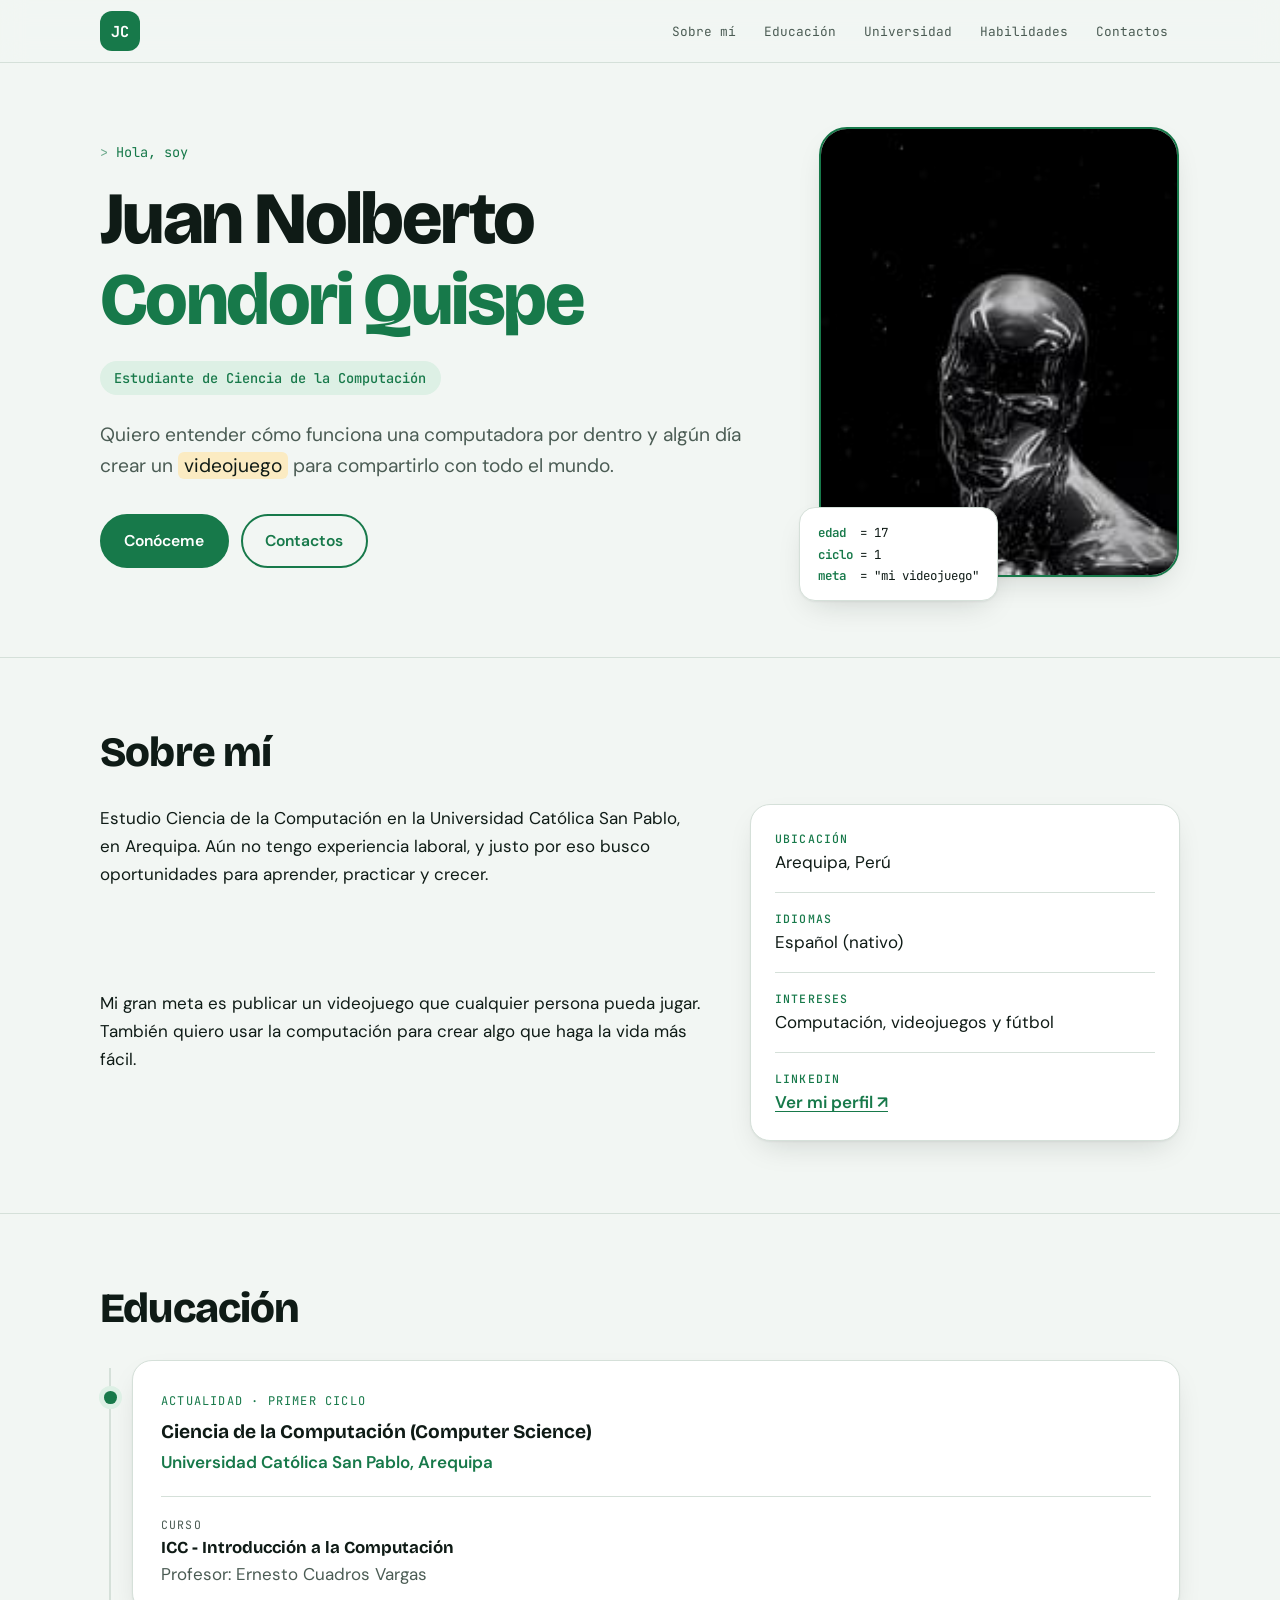
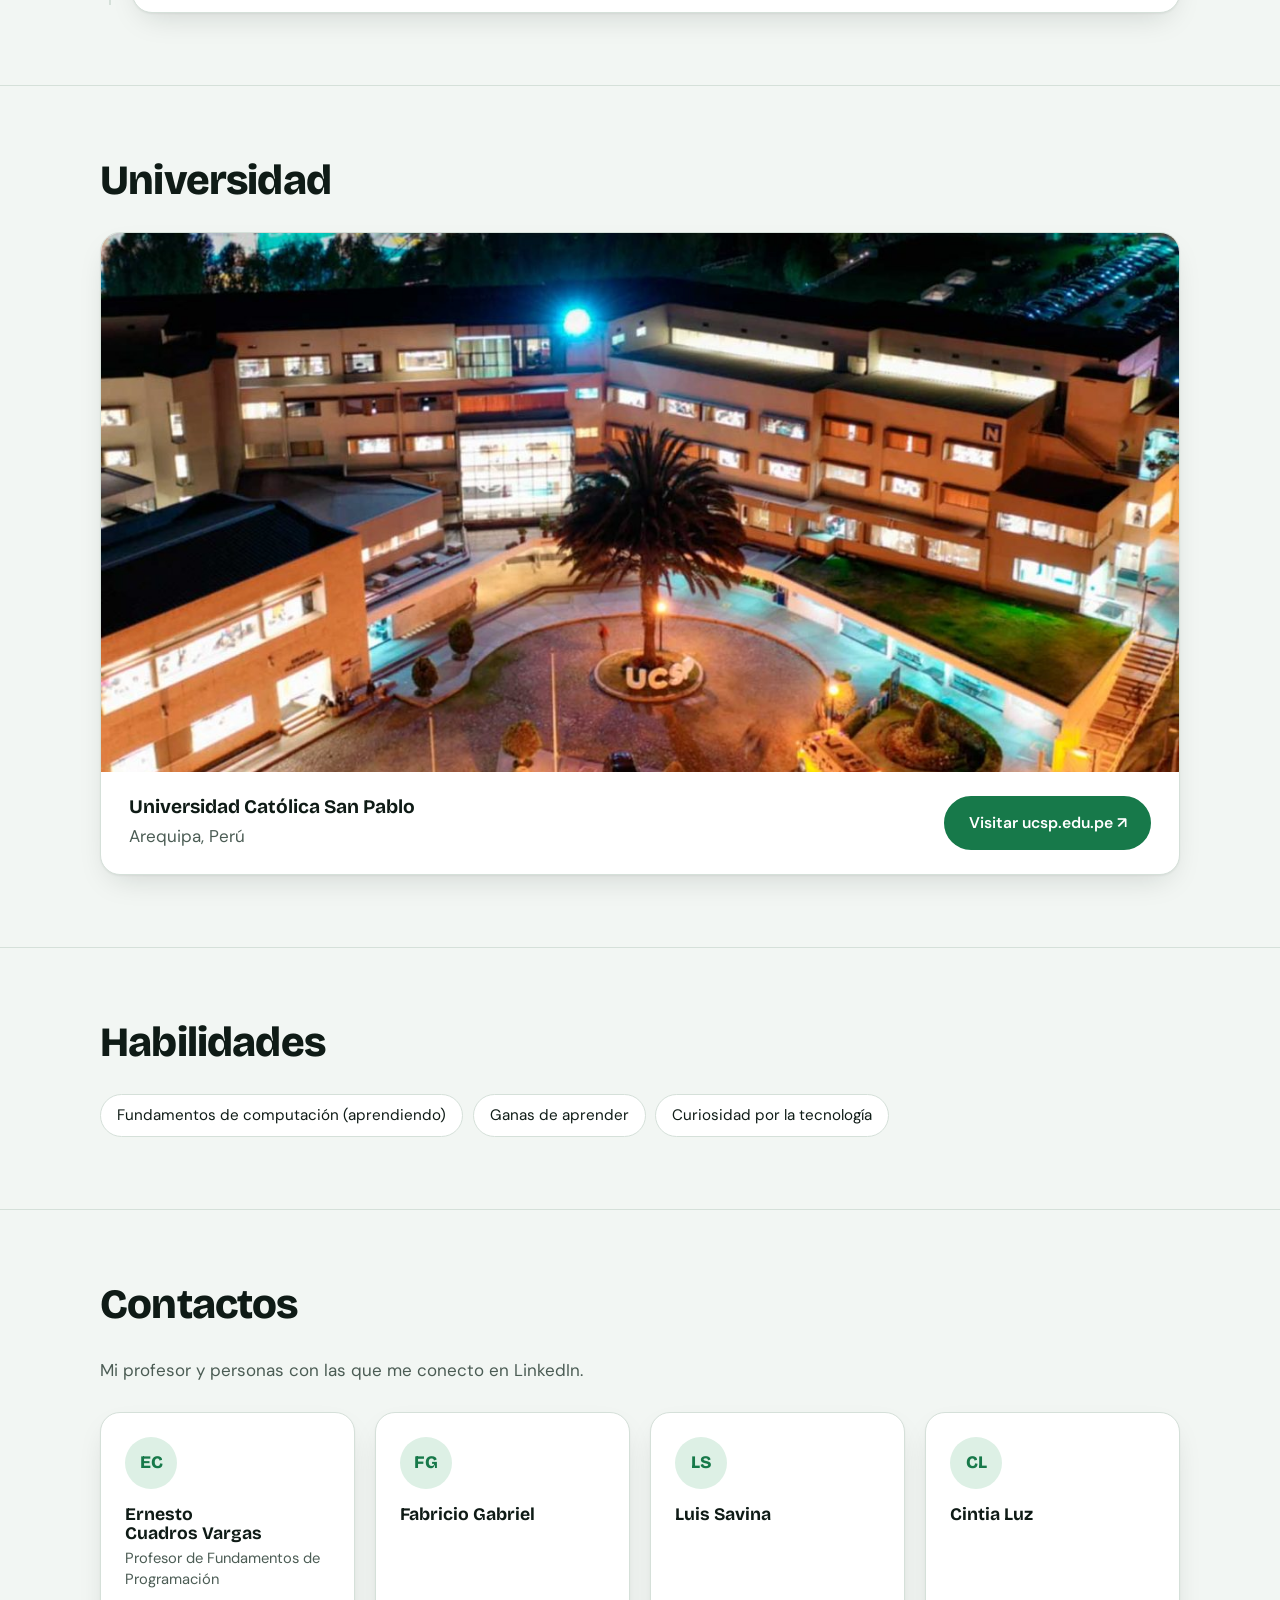
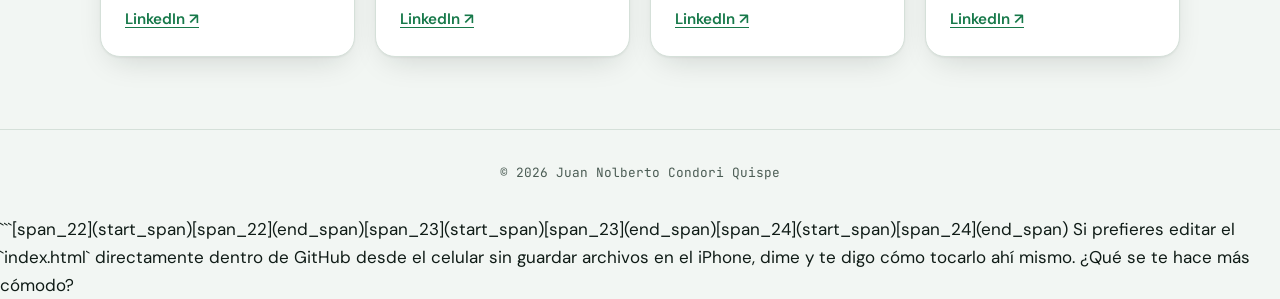
==== commit 1ce8eedd: "Update image sources in index.html" ====
--- a/index.html
+++ b/index.html
@@ -41,7 +41,7 @@
         </div>
         <div class="hero-visual">
           <div class="hero-photo">
-            <img src="foto.jpg" alt="Foto de Juan Nolberto Condori Quispe" onerror="this.style.display='none'; this.parentNode.classList.add('no-photo');">
+            <img src="IMG_0445.jpeg" alt="Foto de Juan Nolberto Condori Quispe" onerror="this.style.display='none'; this.parentNode.classList.add('no-photo');">
             <span class="initials">JC</span>
           </div>
           <pre class="hero-code" aria-hidden="true"><b>edad</b>  = 17
@@ -89,7 +89,7 @@
       <div class="wrap">
         <h2>Universidad</h2>
         <div class="uni">
-          <img class="uni-photo" src="ucsp.jpg" alt="Vista aérea de noche del campus de la Universidad Católica San Pablo, con una palmera y el letrero UCSP en el patio central" loading="lazy">
+          <img class="uni-photo" src="IMG_0446.jpeg" alt="Vista aérea de noche del campus de la Universidad Católica San Pablo, con una palmera y el letrero UCSP en el patio central" loading="lazy">
           <div class="uni-body">
             <div>
               <h3>Universidad Católica San Pablo</h3>
@@ -179,3 +179,6 @@
   </script>
 </body>
 </html>
+```[span_22](start_span)[span_22](end_span)[span_23](start_span)[span_23](end_span)[span_24](start_span)[span_24](end_span)
+
+Si prefieres editar el `index.html` directamente dentro de GitHub desde el celular sin guardar archivos en el iPhone, dime y te digo cómo tocarlo ahí mismo. ¿Qué se te hace más cómodo?
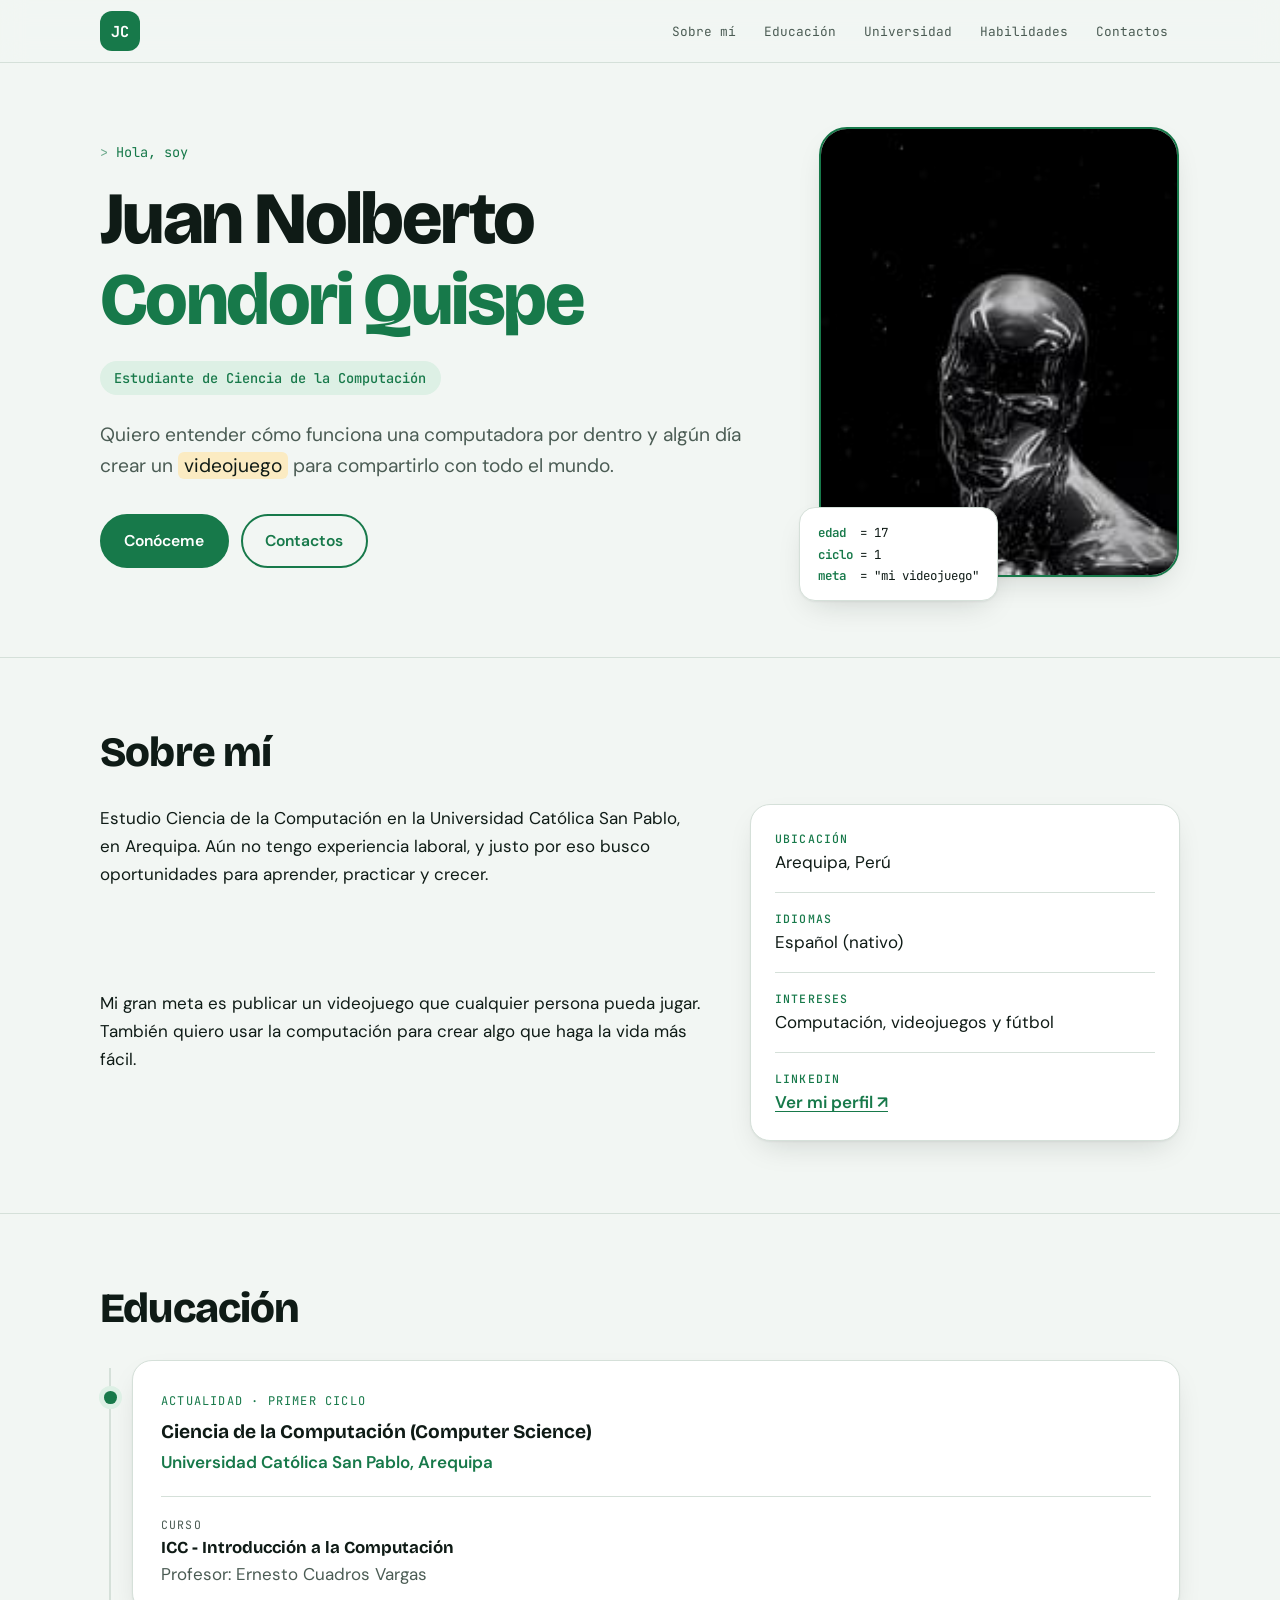
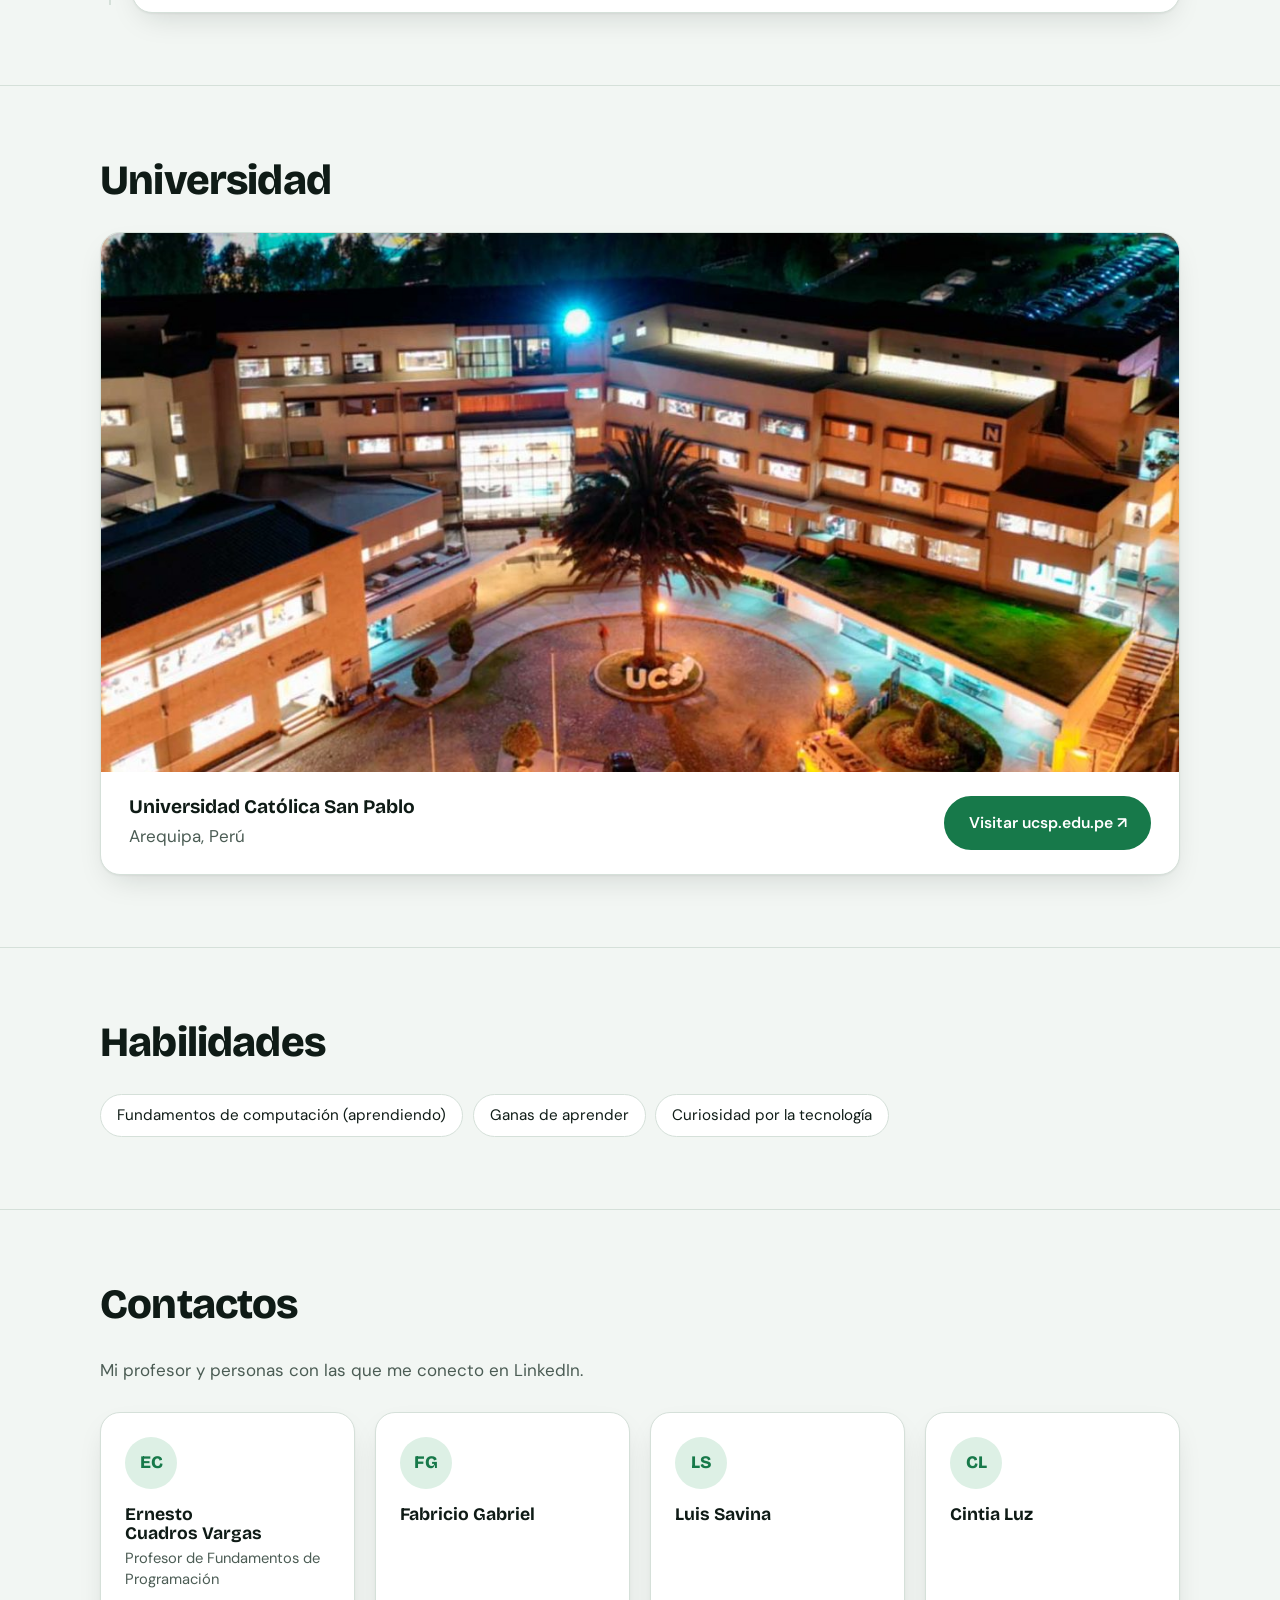
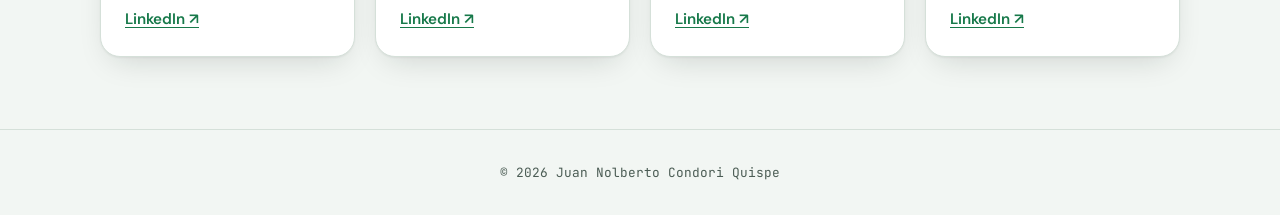
==== commit 3c113f31: "Remove mobile editing suggestion from index.html Removed unnecessary comment about editing index.htm" ====
--- a/index.html
+++ b/index.html
@@ -179,6 +179,3 @@
   </script>
 </body>
 </html>
-```[span_22](start_span)[span_22](end_span)[span_23](start_span)[span_23](end_span)[span_24](start_span)[span_24](end_span)
-
-Si prefieres editar el `index.html` directamente dentro de GitHub desde el celular sin guardar archivos en el iPhone, dime y te digo cómo tocarlo ahí mismo. ¿Qué se te hace más cómodo?
